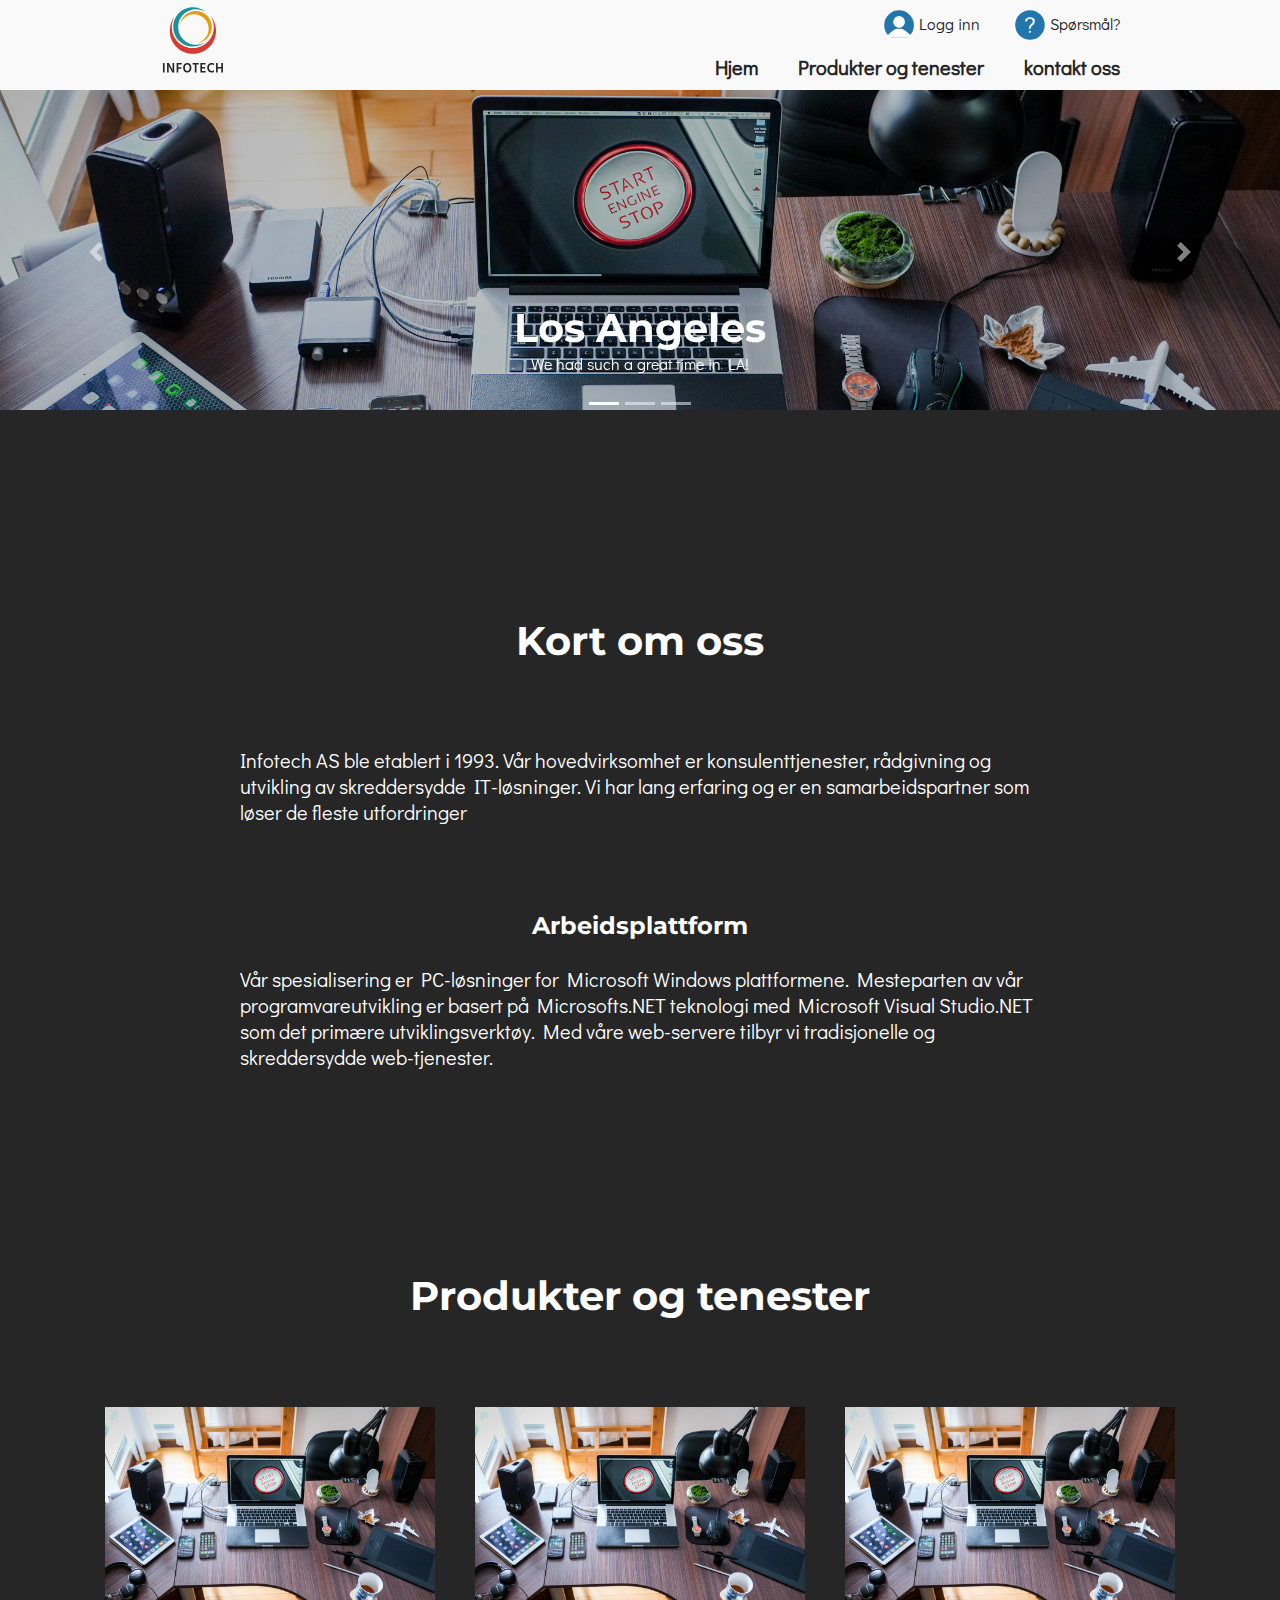
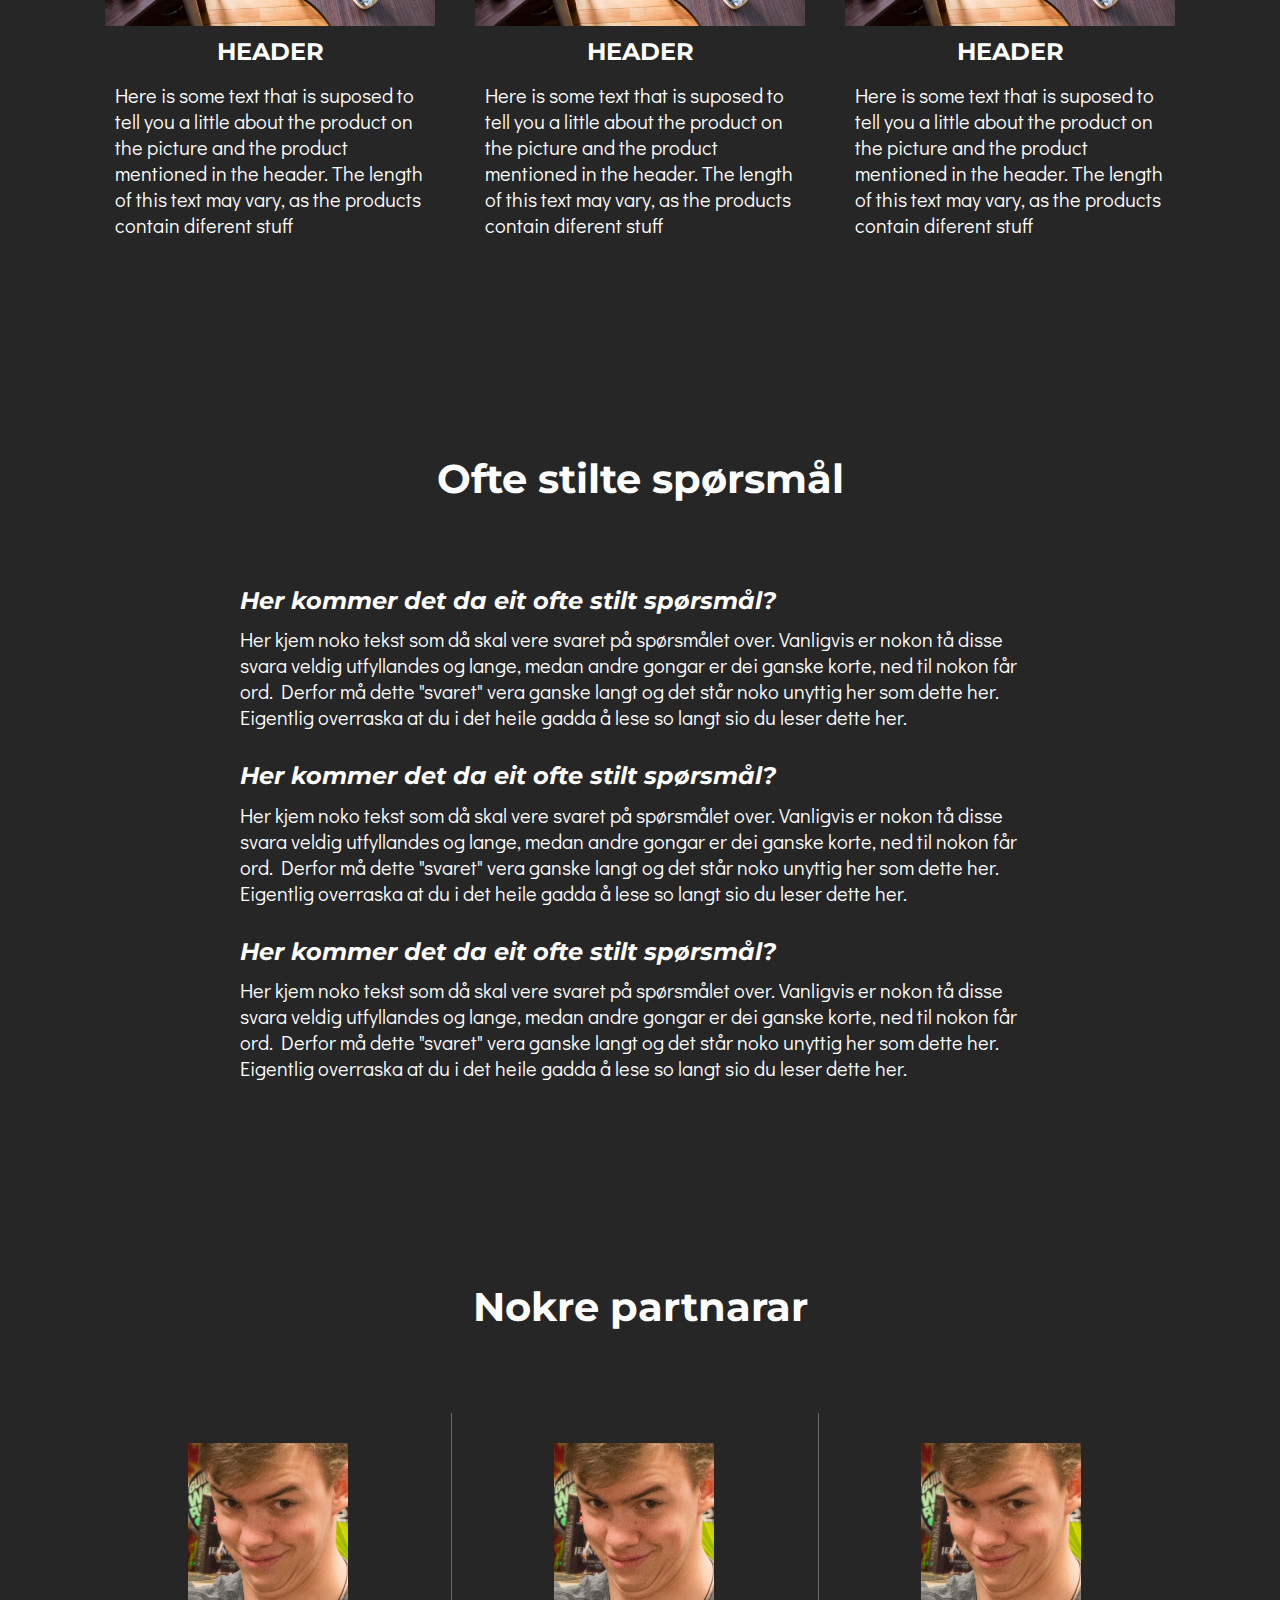
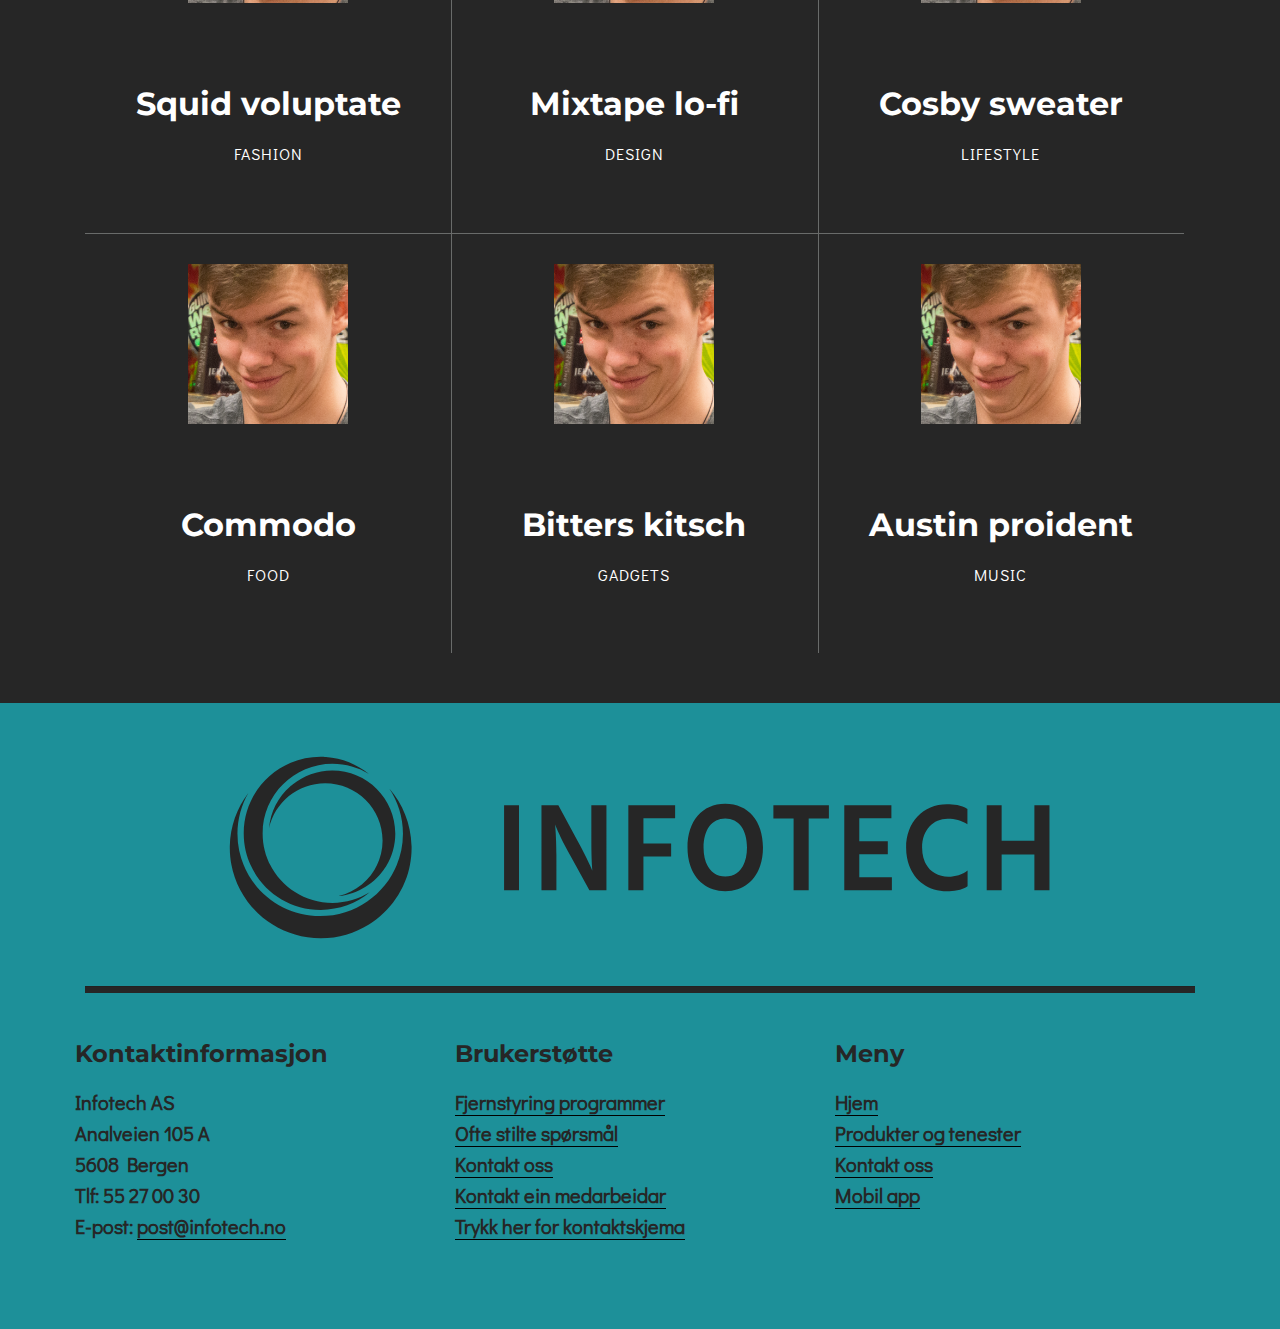
==== FAQ/index.html @ b2f298a7 "06.12.2017, added sub menu, content to multiple pages and much more" ====
<!DOCTYPE html>
    <html lang="no">
        <head>
            <title>Hjem</title>
            <meta charset="utf-8">
            <link rel="stylesheet" href="https://maxcdn.bootstrapcdn.com/bootstrap/4.0.0-beta.2/css/bootstrap.min.css">
            <script src="https://ajax.googleapis.com/ajax/libs/jquery/3.2.1/jquery.min.js"></script>
            <script src="https://cdnjs.cloudflare.com/ajax/libs/popper.js/1.12.6/umd/popper.min.js"></script>
            <script src="https://maxcdn.bootstrapcdn.com/bootstrap/4.0.0-beta.2/js/bootstrap.min.js"></script>
            <link rel="stylesheet" type="text/css" href="../style/stylesheet.css"/>
            <link href="https://fonts.googleapis.com/css?family=Montserrat:700" rel="stylesheet">
            <link href="https://fonts.googleapis.com/css?family=Didact+Gothic" rel="stylesheet">  
            <meta name="viewport" content="width=device-width, initial-scale=1, maximum-scale=1">
        </head>
        <body>
            <section class="navigation">
                <div class="nav-container">
                    <div class="brand">     
                        <a href="../index.html"><img src="../image/graphics/MainLogov2.svg" height="70" style="position:relative; left:-20px;" alt="Infotech logo"></a>
                    </div>
                    <nav>
                        <div class="nav-mobile">
                            <a id="nav-toggle" href="#!"><span></span></a>
                        </div>
                        <ul class="nav-list" >
                            <li>
                                <a href="../index.html"class="liIconBottom">Hjem</a>
                            </li>
                            <li>
                                <a href="../Produkter/index.html" class="liIconBottom">Produkter og tenester</a>
                            </li>
                            <li>
                                <a href="../KontaktOss/index.html"class="liIconBottom">kontakt oss</a>
                            </li>
                        </ul>
                        <ul class="nav-list" >
                            <li class="liIconTop">
                                <a href="../FAQ/index.html"><img src="../image/graphics/questionmarkIcon.svg" height="30" class="iconTop">Spørsmål?</a>
                            </li>
                            <li class="liIconTop">
                                <a href="#.html"><img src="../image/graphics/loginnIcon.svg" height="30" class="iconTop">Logg inn</a>
                            </li>
                        </ul>
                    </nav>
                </div>
            </section>
            <div class="whiteSpace"></div>
            <!-- SLIDESHOW STARTS HERE!! -->
            <div id="slides" class="carousel slide" data-ride="carousel">
            <!-- Indicators -->
                <ul class="carousel-indicators">
                    <li data-target="#slides" data-slide-to="0" class="active"></li>
                    <li data-target="#slides" data-slide-to="1"></li>
                    <li data-target="#slides" data-slide-to="2"></li>
                </ul>
            <!-- The slideshow -->
                <div class="carousel-inner">
                    <div class="carousel-item active">
                        <img src="../image/picture/bannerPictureOne16to4_Black25%25.jpg" alt="Los Angeles">
                        <div class="carousel-caption">
                            <h1>Los Angeles</h1>
                            <p>We had such a great time in LA!</p>
                        </div>
                    </div>
                    <div class="carousel-item">
                        <img src="../image/picture/bannerPictureOne16to4_Black50%25.jpg" alt="Chicago">
                        <div class="carousel-caption">
                            <h1>Los Angeles</h1>
                            <p>We had such a great time in LA!</p>
                        </div>
                    </div>
                    <div class="carousel-item">
                        <img src="../image/picture/bannerPictureOne16to4_Blue50%25.jpg" alt="New York">
                        <div class="carousel-caption">
                            <h1>Los Angeles</h1>
                            <p>We had such a great time in LA!</p>
                        </div>
                    </div>
                </div>
                <!-- Left and right controls -->
                <a class="carousel-control-prev" href="#slides" data-slide="prev">
                    <span class="carousel-control-prev-icon"></span>
                </a>
                <a class="carousel-control-next" href="#slides" data-slide="next">
                    <span class="carousel-control-next-icon"></span>
                </a>
            </div>   
            <!-- SLIDESHOW STOPS HERE!!! --> 
            <div class="container">
                <h2>Kort om oss</h2>
                <p class="about">Infotech AS ble etablert i 1993. Vår hovedvirksomhet er konsulenttjenester, rådgivning og utvikling av skreddersydde IT-løsninger. Vi har lang erfaring og er en samarbeidspartner som løser de fleste utfordringer</p>                
                <h3>Arbeidsplattform</h3>
                <p class="about">Vår spesialisering er PC-løsninger for Microsoft Windows plattformene. Mesteparten av vår programvareutvikling er basert på Microsofts.NET teknologi med Microsoft Visual Studio.NET som det primære utviklingsverktøy. Med våre web-servere tilbyr vi tradisjonelle og skreddersydde web-tjenester.</p>                
                <h2>Produkter og tenester</h2>
                <div class="row rowProdMainPage">
                    <div class="col-xl-4 col-sm-6">
                        <div class="col-sm-12 prodMainPage">
                            <img class="productImgMainPage" src="../image/picture/bannerPictureOne.jpeg">
                            <h3>HEADER</h3>
                            <p class="productPMainPage">Here is some text that is suposed to tell you a little about the product on the picture and the product mentioned in the header. The length of this text may vary, as the products contain diferent stuff</p>
                        </div>
                    </div>
                    <div class="col-xl-4 col-sm-6 ">
                        <div class="col-sm-12 prodMainPage">
                            <img class="productImgMainPage" src="../image/picture/bannerPictureOne.jpeg">
                            <h3>HEADER</h3>
                            <p class="productPMainPage">Here is some text that is suposed to tell you a little about the product on the picture and the product mentioned in the header. The length of this text may vary, as the products contain diferent stuff</p>
                        </div>
                    </div>
                    <div class="col-xl-4 col-sm-6 ">
                        <div class="col-sm-12 prodMainPage">
                            <img class="productImgMainPage" src="../image/picture/bannerPictureOne.jpeg">
                            <h3>HEADER</h3>
                            <p class="productPMainPage">Here is some text that is suposed to tell you a little about the product on the picture and the product mentioned in the header. The length of this text may vary, as the products contain diferent stuff</p>
                        </div>
                    </div>
                </div>
                <h2>Ofte stilte spørsmål</h2>
                <div class="FAQMainPage">
                    <h3 class="FAQh3">Her kommer det da eit ofte stilt spørsmål?</h3>
                    <p class="FAQp">Her kjem noko tekst som då skal vere svaret på spørsmålet over. Vanligvis er nokon tå disse svara veldig utfyllandes og lange, medan andre gongar er dei ganske korte, ned til nokon får ord. Derfor må dette "svaret" vera ganske langt og det står noko unyttig her som dette her. Eigentlig overraska at du i det heile gadda å lese so langt sio du leser dette her.</p>
                </div><div class="FAQMainPage">
                    <h3 class="FAQh3">Her kommer det da eit ofte stilt spørsmål?</h3>
                    <p class="FAQp">Her kjem noko tekst som då skal vere svaret på spørsmålet over. Vanligvis er nokon tå disse svara veldig utfyllandes og lange, medan andre gongar er dei ganske korte, ned til nokon får ord. Derfor må dette "svaret" vera ganske langt og det står noko unyttig her som dette her. Eigentlig overraska at du i det heile gadda å lese so langt sio du leser dette her.</p>
                </div><div class="FAQMainPage">
                    <h3 class="FAQh3">Her kommer det da eit ofte stilt spørsmål?</h3>
                    <p class="FAQp">Her kjem noko tekst som då skal vere svaret på spørsmålet over. Vanligvis er nokon tå disse svara veldig utfyllandes og lange, medan andre gongar er dei ganske korte, ned til nokon får ord. Derfor må dette "svaret" vera ganske langt og det står noko unyttig her som dette her. Eigentlig overraska at du i det heile gadda å lese so langt sio du leser dette her.</p>
                </div>
                <h2 class="partnerMainPageH2">Nokre partnarar</h2>
                <ul class="cbp-ig-grid">
                    <li>
                        <a href="#">
                            <span class="cbp-ig-icon cbp-ig-icon-1-main-page"><div class="div-img-grid"><img class="img-grid" src="../image/picture/ragnar.png"></div></span>
                            <h3 class="cbp-ig-title">Squid voluptate</h3>
                            <span class="cbp-ig-category">Fashion</span>
                        </a>
                    </li>
                    <li>
                        <a href="#">
                            <span class="cbp-ig-icon cbp-ig-icon-2-main-page"><div class="div-img-grid"><img class="img-grid" src="../image/picture/ragnar.png"></div></span>
                            <h3 class="cbp-ig-title">Mixtape lo-fi</h3>
                            <span class="cbp-ig-category">Design</span>
                        </a>
                    </li>
                    <li>
                        <a href="#">
                            <span class="cbp-ig-icon cbp-ig-icon-3-main-page"><div class="div-img-grid"><img class="img-grid" src="../image/picture/ragnar.png"></div></span>
                            <h3 class="cbp-ig-title">Cosby sweater</h3>
                            <span class="cbp-ig-category">Lifestyle</span>
                        </a>
                    </li>
                    <li>
                        <a href="#!">
                            <span class="cbp-ig-icon cbp-ig-icon-4-main-page"><div class="div-img-grid"><img class="img-grid" src="../image/picture/ragnar.png"></div></span>
                            <h3 class="cbp-ig-title">Commodo</h3>
                            <span class="cbp-ig-category">Food</span>
                        </a>
                    </li>
                    <li>
                        <a href="#">
                            <span class="cbp-ig-icon cbp-ig-icon-5-main-page"><div class="div-img-grid"><img class="img-grid" src="../image/picture/ragnar.png"></div></span>
                            <h3 class="cbp-ig-title">Bitters kitsch</h3>
                            <span class="cbp-ig-category">Gadgets</span>
                        </a>
                    </li>
                    <li>
                        <a href="#">
                            <span class="cbp-ig-icon cbp-ig-icon-5-main-page"><div class="div-img-grid"><img class="img-grid" src="../image/picture/ragnar.png"></div></span>
                            <h3 class="cbp-ig-title">Austin proident</h3>
                            <span class="cbp-ig-category">Music</span>
                        </a>
                    </li>
                </ul>
            </div>
            <footer>
                <div class="container">
                    <img class="footerImg" src="../image/graphics/MainLogoHorizontalv2Black.svg">
                    <hr>
                    <div class="row">
                        <div class="col-xl-4 col-sm-6">
                            <!-- <ul class="footerUl">
                                <li class="liFooter"><h4>Kontaktinformasjon</h4></li>
                                <li class="liFooter">Infotech AS</li>
                                <li class="liFooter">Analveien 105 A</li>
                                <li class="liFooter">5608 Bergen</li>
                                <li class="liFooter">Tlf: 55 27 00 30</li>
                                <li class="liFooter">E-post: <a class="footerA" href="#">post@infotech.no</a></li>
                            </ul>
                            <ul class="footerUl">
                                <li class="liFooter"><h4>Brukerstøtte</h4></li>
                                <li class="liFooter"><a class="footerA" href="#">Fjernstyring programmer</a></li>
                                <li class="liFooter"><a class="footerA" href="#">Ofte stilte spørsmål</a></li>
                                <li class="liFooter"><a class="footerA" href="#">Kontakt oss</a></li>
                                <li class="liFooter"><a class="footerA" href="#">Kontakt ein medarbeidar</a></li>
                                <li class="liFooter"><a class="footerA" href="#">Trykk her for kontaktskjema</a></li>
                            </ul>
                            <ul class="footerUl">
                                <li class="liFooter"><h4>Meny</h4></li>
                                <li class="liFooter"><a class="footerA" href="#">Hjem</a></li>
                                <li class="liFooter"><a class="footerA" href="#">Produkter og tenester</a></li>
                                <li class="liFooter"><a class="footerA" href="#">Kontakt oss</a></li>
                            </ul> -->

                            <h4>Kontaktinformasjon</h4>
                            <p class="footerP">Infotech AS</p>
                            <p class="footerP">Analveien 105 A</p>
                            <p class="footerP">5608 Bergen</p>
                            <p class="footerP">Tlf: 55 27 00 30</p>
                            <p class="footerP">E-post: <a class="footerA" href="#">post@infotech.no</a></p>
                        </div>
                        <div class="col-xl-4 col-sm-6">
                            <h4>Brukerstøtte</h4>
                            <p class="footerP"><a class="footerA" href="#">Fjernstyring programmer</a></p>
                            <p class="footerP"><a class="footerA" href="#">Ofte stilte spørsmål</a></p>
                            <p class="footerP"><a class="footerA" href="#">Kontakt oss</a></p>
                            <p class="footerP"><a class="footerA" href="#">Kontakt ein medarbeidar</a></p>
                            <p class="footerP"><a class="footerA" href="#">Trykk her for kontaktskjema</a></p>
                        </div>
                        <div class="col-xl-4 col-sm-6">
                            <h4>Meny</h4>
                            <p class="footerP"><a class="footerA" href="#">Hjem</a></p>
                            <p class="footerP"><a class="footerA" href="#">Produkter og tenester</a></p>
                            <p class="footerP"><a class="footerA" href="#">Kontakt oss</a></p>
<p class="footerP"><a class="footerA" href="#">Mobil app</a></p>
                            <p></p>
                            <p></p>
                        </div>
                    </div>
                </div>
            </footer>
            <!-- <div class="whiteSpace" style="height: 300px;"></div> -->
            <script>
                          (function($) {
                      $(function() {
                        $('nav ul li > a:not(:only-child)').click(function(e) {
                          $(this).siblings('.nav-dropdown').toggle();
                          $('.nav-dropdown').not($(this).siblings()).hide();
                          e.stopPropagation();
                        });
                        $('html').click(function() {
                          $('.nav-dropdown').hide();
                        });
                      });
                      document.querySelector('#nav-toggle').addEventListener('click', function() {
                        this.classList.toggle('active');
                      });
                      $('#nav-toggle').click(function() {
                        $('nav ul').toggle();
                      });
                          })(jQuery); </script>
                          <script>
            </script>
        </body>
</html>
---- style/stylesheet.css ----
html, body, div, span, applet, object, iframe,
h1, h2, h3, h4, h5, h6, p, blockquote, pre,
a, abbr, acronym, address, big, cite, code,
del, dfn, em, img, ins, kbd, q, s, samp,
small, strike, strong, sub, sup, tt, var,
b, u, i, center,
dl, dt, dd, ol, ul, li,
fieldset, form, label, legend,
table, caption, tbody, tfoot, thead, tr, th, td,
article, aside, canvas, details, embed, 
figure, figcaption, footer, header, hgroup, 
menu, nav, output, ruby, section, summary,
time, mark, audio, video {
	margin: 0;
	padding: 0;
	border: 0;
	font-size: 100%;
	font: inherit;
	vertical-align: baseline;
}
/* HTML5 display-role reset for older browsers */
article, aside, details, figcaption, figure, 
footer, header, hgroup, menu, nav, section {
	display: block;
}



body {
	line-height: 1;
}
ol, ul {
	list-style: none;
}
blockquote, q {
	quotes: none;
}
blockquote:before, blockquote:after,
q:before, q:after {
	content: '';
	content: none;
}
table {
	border-collapse: collapse;
	border-spacing: 0;
}
  html {
  box-sizing: border-box;
}


body{
    /** font-family: 'Open Sans', sans-serif; **/
    font-family: 'Didact Gothic', sans-serif;
    background: #262626;
    line-height: 1.3;
}

.col-sm-12 p{
    color:#FFFFFF;
}

.col-xl-4{
    padding: 5px;
}





footer{
    background-color: #1D9099;
    padding-bottom: 80px;
}

.footerImg{
    margin: 50px 12.5% 20px 12.5%;
    width: 75%;
}

footer hr { 
    display: block;
    height: 6px;
    background-color: #262626;
    width: 100%;
    margin-left: 0;
    margin-bottom: 20px;
} 

.productPageDiv{
    padding: 60px 10px;
}

.productPageDivBorderTop{
    
    border-top: 1px solid #696B6A;
}

.productImgMainPage{
    width: 100%;
}

.footerUl{
    display: inline-block;
    width: 33%;
    vertical-align: top;
    margin-bottom: 40px;
}

p.about{
    color:#FFFFFF;
    max-width: 800px;
    margin: 20px auto 80px auto;
    font-size: 20px;
    font-weight: 200;
    
}


#map {
    height: 650px;
    border-bottom: 3px solid #38414e;
}

.footerP{
    
    font-size: 20px;
    margin: 5px 0;
    font-weight: 700;
}

.footerA{
    color: #1a1a1a;
}

.footerA:link{
    color: #262626;
    border-bottom: 1px solid black;
    transition: 0.3s;
}
.footerA:visited{
    color:#262626;
}
.footerA:hover{
    padding-bottom: 1px;
    color:#D53A33;
    text-decoration: none;
    border-bottom: 1px solid #E79C10;
    opacity: 0.9;
}

p.productPMainPage{
    margin: 10px;
    color:#FFFFFF;
    font-size: 20px;
}

p.kontaktOssInformasjonP{
    color:#FFFFFF;
    font-size: 28px;
    width: 80%;
    margin: 20px 10%;
}

h3.kontaktOssInformasjonH3{
    font-size: 32px;
    margin-top: 0;
    padding-top:0;
}

.form-group, .radio{
    color:#FFFFFF;
    width: 80%;
    margin-left:10%;
    font-size: 24px;
}

h1{
    font-family: 'Montserrat', sans-serif;
    font-size: 40px;
    font-weight: bold;
}
h2{
   font-family: 'Montserrat', sans-serif;
    position: relative;
    font-size: 40px;
    font-weight: bold;
    color: #FFFFFF;
    text-align: center;
    margin-top: 200px;
    margin-bottom: 80px;
    max-width: 100%;
    
}

h2.h2KontaktOss{
    margin-top: 80px;
}
h3{
    font-family: 'Montserrat', sans-serif;
    position: relative;
    font-size: 24px;
    font-weight: bold;
    text-align: center;
    display: block;
    padding: 5px;
    color:#FFFFFF;
}

h4{
    font-family: 'Montserrat', sans-serif;
    color: #262626;
    font-size: 24px;
    font-weight: bold;
    margin: 20px 0;
    
}

.left{
    float: left;
}

.right{
    float: right;
}

.iconTop{
    position: relative;
    top:10px;
    left:-5px;
}

.liIconTop{
    float:right;
    position: relative;
    top: -45px;
}
.liIconBottom{
    position: relative;
    top: 45px;
    font-weight: bold;
    font-size: 20px;
}
  /* Make the image fully responsive */
  .carousel-inner img {
      width: 100%;
      height: 100%;
  }
body{
    color: #262626;
}
text-center{
    background-color: #FFF;
}
.navigation {
  height: 90px;
  background: #F9f9f9;
  z-index: 1;
  position: fixed;
  width: 100%;
margin: 0;
}

.brand {
  position: relative;
  padding-left: 40px;
    padding-top: 5px;
  float: left;
  text-transform: uppercase;
  font-size: 1.4em;
    margin: 0;
}
.brand a,
.brand a:visited {
  color: #262626;
  text-decoration: none;
}

.nav-container {
  max-width: 1000px;
  margin: 0 auto;
}

.container{
    width: 100%;
}

.FAQMainPage{
    max-width: 800px;
    margin: 30px auto 10px auto;
}

h3.FAQh3{
    text-align: left;
    padding: 0;
    margin: 20px 0 0 0;
    font-style: italic;
}

p.FAQp{
    font-size: 20px;
    color:#FFFFFF;
    margin: 10px 0 0 0;
}

/* portrait */
.portrait{
    
    max-width: 1200px;
    margin: 0 auto;
    height: 300px;
}

.heigth300{
    height: 300px;
}

.portraitContainer{
}

.h3Portrait{
    font-size: 40px;
}

.textLeft{
    text-align: left;
}

.textRight{
    text-align: right;
}

p.pPortrait{
    font-size: 20px;
    color: #FFFFFF;
    margin: 0 20px;
}

/* product */
.productA:hover{
    text-decoration: none;
}

.productP{
    margin-top: 30px;
    font-size: 20px;
}

.mainPageReferanceA{
    font-family: 'Montserrat', sans-serif;
    font-weight: bold;
    font-size: 30px;
    background-color: #E79C10;
    padding: 10px 40px;
    color: #262626;
    
}

.mainPageReferanceA:hover{
    color:#262626;
    
}

.mainPageReferanceDiv{
    width: 200px;
    margin: 0 auto;
    height: 50px;
}

.referanceMainPageH2{
    font-size: 24px;
    max-width: 70%;
    margin: 50px 15%;
    text-align: center;
}

nav {
  float: right;
}
nav ul {
  list-style: none;
  margin: 0;
  padding: 0;
}
nav ul li {
  float: left;
  position: relative;
}
nav ul li a,
nav ul li a:visited {
  display: block;
  padding: 0 20px;
  line-height: 45px;
  background: transparent;
  color: #262626;
  text-decoration: none;
}
nav ul li a:hover,
nav ul li a:visited:hover {
  background: transparent;
  color: #1a1a1a;
}
nav ul li a:not(:only-child):after,
nav ul li a:visited:not(:only-child):after {
  padding-left: 4px;
  content: ' ▾';
}
nav ul li ul li {
  min-width: 190px;
}
nav ul li ul li a {
  padding: 15px;
  line-height: 20px;
}

.nav-dropdown {
  position: absolute;
  display: none;
  z-index: 1;
  box-shadow: 0 3px 12px rgba(0, 0, 0, 0.15);
}



.nav-dropdown-text {
    padding-top: 15px;
    height: 15px;
}

/* Mobile navigation */
.nav-mobile {
  display: none;
  position: absolute;
  top: 0;
  right: 0;
  background: transparent: ;
  height: 71px;
  width: 71px;
}

/* sub menu */
.sub-menu{
    position: fixed;
    background-color: #262626; 
    width: 100%; 
    top:90px;
    z-index: 1;
}

.sub-menu ul{
    max-width: 1200px;
    margin: 0 auto;
}
.sub-menu ul li{
    text-align: center;
    width: 32.7%;
    display: inline-block;
    padding: 10px 0;
}

.sub-menu ul li a,
.sub-menu ul li a:hover{
    color: #f1f1f1;
    font-family: 'Montserrat', sans-serif;
}


.banner{
    max-width: 100%;
    height: auto;
    margin: 0;
    padding: 0;
}
#cf {
  position:relative;
  height:300px;
  width:300px;
}

#cf img {
  position:absolute;
  left:0;
  -webkit-transition: opacity 0.6s ease-in-out;
  -moz-transition: opacity 0.6s ease-in-out;
  -o-transition: opacity 0.6s ease-in-out;
  transition: opacity 0.6s ease-in-out;
}

#cf img.top:hover {
  opacity:0;
}

.inline{
    display: inline-block;
}

.medabeidarImg{
    width: 100%;
    height: 100%;
    border-radius: 100%;
}

.whiteSpace{ 
    height: 90px;
}


.prodMainPage{
    /** border: solid 0.125px #a1a1a1;
    padding: 0; **/
}

.rowProdMainPage{
    margin: 20px 0 40px 0;
}

/** about team **/

.aboutTeamP{
    color:#FFFFFF;
    margin-top: 35px;
    font-size: 20px;
    max-width: 300px;
}

.aboutTeamH3{
    text-align: left;
}
/**
.aboutTeamOne{
    position:relative;
    left: -120px;
}

.aboutTeamTwo{
    position:relative;
    left: -45px;
}

.aboutTeamThree{
    position:relative;
    left:-27px;
}

.aboutTeamFour{
    position:relative;
    left: -35px;
}

.aboutTeamFive{
    position:relative;
    left: -55px;
}

**/
/* General grid styles */
.cbp-ig-grid {
	list-style: none;
	padding: 0 0 50px 0;
	margin: 0;
}

/* Clear floats */
.cbp-ig-grid:before, 
.cbp-ig-grid:after { 
	content: " "; 
	display: table; 
}

.cbp-ig-grid:after { 
	clear: both; 
}

/* grid item */
.cbp-ig-grid li {
	width: 33%;
	float: left;
	height: 420px;
	text-align: center;
	border-top: 1px solid #696B6A;
}

/* we are using a combination of borders and box shadows to control the grid lines */
.cbp-ig-grid li:nth-child(-n+3){
	border-top: none;
}

.cbp-ig-grid li:nth-child(3n-1),
.cbp-ig-grid li:nth-child(3n-2) {
	box-shadow: 1px 0 0 #696B6A;
}

/* anchor style */
.cbp-ig-grid li > a {
	display: block;
	height: 100%;
	-webkit-transition: background 0.2s;
	-moz-transition: background 0.2s;
	transition: background 0.2s;
}

/* the icon with pseudo class for icon font */
.cbp-ig-icon {
	padding: 30px 0 0 0;
	display: block;
	-webkit-transition: -webkit-transform 0.2s;
	transition: -moz-transform 0.2s;
	transition: transform 0.2s;
}

.cbp-ig-icon:before {
	font-family: 'Montserrat';
	font-size: 14em;
	speak: none;
	font-style: normal;
	font-weight: normal;
	font-variant: normal;
	text-transform: none;
	line-height: 1;
	-webkit-font-smoothing: antialiased;
}

.div-img-grid{
    width: 100%; 
    height: 200px;
}

.img-grid{
    max-width:80%; 
    max-height: 80%;
}

/**
.cbp-ig-icon-1:before {
	content: "\e000";
}

.cbp-ig-icon-2:before {
	content: "\e001";
}

.cbp-ig-icon-3:before {
	content: "\e002";
}

.cbp-ig-icon-4:before {
	content: "\e003";
}

.cbp-ig-icon-5:before {
	content: "\e004";
}

.cbp-ig-icon-6:before {
	content: "\e007";
} **/

/* title element */
.cbp-ig-grid .cbp-ig-title {
	margin: 20px 0 10px 0;
	padding: 20px 0 0 0;
	font-size: 2em;
	position: relative;
	-webkit-transition: -webkit-transform 0.2s;
	-moz-transition: -moz-transform 0.2s;
	transition: transform 0.2s;
}



.cbp-ig-grid .cbp-ig-category {
	text-transform: uppercase;
	display: inline-block;
	font-size: 1em;
	letter-spacing: 1px;
	color: #fff;
	-webkit-transform: translateY(10px);
	-moz-transform: -moz-translateY(10px);
	-ms-transform: -ms-translateY(10px);
	transform: translateY(10px);
	opacity: 1;
	-webkit-transition: -webkit-transform 0.3s, opacity 0.2s;
	-moz-transition: -moz-transform 0.3s, opacity 0.2s;
	-webkit-transition: transform 0.3s, opacity 0.2s;
}

.cbp-ig-grid li:hover .cbp-ig-category,
.touch .cbp-ig-grid li .cbp-ig-category {
	opacity: 1;
	-webkit-transform: translateY(0px);
	-moz-transform: translateY(0px);
	-ms-transform: translateY(0px);
	transform: translateY(0px);
}


/* referansar */

.cbp-ig-grid-referansar {
	list-style: none;
	padding: 0 0 50px 0;
	margin: 0;
}

/* Clear floats */
.cbp-ig-grid-referansar:before, 
.cbp-ig-grid-referansar:after { 
	content: " "; 
	display: table; 
}

.cbp-ig-grid-referansar:after { 
	clear: both; 
}

/* grid item */
.cbp-ig-grid-referansar li {
	width: 33%;
	float: left;
	height: 360px;
	text-align: center;
	border-top: 1px solid #696B6A;
}

/* we are using a combination of borders and box shadows to control the grid lines */
.cbp-ig-grid-referansar li:nth-child(-n+3){
	border-top: none;
}

.cbp-ig-grid-referansar li:nth-child(3n-1),
.cbp-ig-grid-referansar li:nth-child(3n-2) {
	box-shadow: 1px 0 0 #696B6A;
}

/* anchor style */
.cbp-ig-grid-referansar li > a {
	display: block;
	height: 100%;
	-webkit-transition: background 0.2s;
	-moz-transition: background 0.2s;
	transition: background 0.2s;
}

/* the icon with pseudo class for icon font */
.cbp-ig-icon-referansar {
	padding: 30px 0 0 0;
	display: block;
	-webkit-transition: -webkit-transform 0.2s;
	transition: -moz-transform 0.2s;
	transition: transform 0.2s;
}

.cbp-ig-icon-referansar:before {
	font-family: 'Montserrat';
	font-size: 14em;
	speak: none;
	font-style: normal;
	font-weight: normal;
	font-variant: normal;
	text-transform: none;
	line-height: 1;
	-webkit-font-smoothing: antialiased;
}

.div-img-grid-referansar{
    width: 100%; 
    height: 200px;
    padding: auto 0;
}

.img-grid-referansar{
    max-width:80%; 
    max-height: 80%;
    margin-top: 10%;
}

/**
.cbp-ig-icon-1:before {
	content: "\e000";
}

.cbp-ig-icon-2:before {
	content: "\e001";
}

.cbp-ig-icon-3:before {
	content: "\e002";
}

.cbp-ig-icon-4:before {
	content: "\e003";
}

.cbp-ig-icon-5:before {
	content: "\e004";
}

.cbp-ig-icon-6:before {
	content: "\e007";
} **/

/* title element */
.cbp-ig-grid-referansar .cbp-ig-title-referansar {
	margin: 20px 0 10px 0;
	padding: 20px 0 0 0;
	font-size: 1.5em;
	position: relative;
	-webkit-transition: -webkit-transform 0.2s;
	-moz-transition: -moz-transform 0.2s;
	transition: transform 0.2s;
}



.cbp-ig-grid-referansar .cbp-ig-category-referansar {
	text-transform: uppercase;
	display: inline-block;
	font-size: 1em;
	letter-spacing: 1px;
	color: #fff;
	-webkit-transform: translateY(10px);
	-moz-transform: -moz-translateY(10px);
	-ms-transform: -ms-translateY(10px);
	transform: translateY(10px);
	opacity: 1;
	-webkit-transition: -webkit-transform 0.3s, opacity 0.2s;
	-moz-transition: -moz-transform 0.3s, opacity 0.2s;
	-webkit-transition: transform 0.3s, opacity 0.2s;
}

.cbp-ig-grid-referansar li:hover .cbp-ig-category-referansar,
.touch .cbp-ig-grid-referansar li .cbp-ig-category-referansar {
	opacity: 1;
	-webkit-transform: translateY(0px);
	-moz-transform: translateY(0px);
	-ms-transform: translateY(0px);
	transform: translateY(0px);
}

/* Hover styles */ /**

.cbp-ig-grid li > a:hover {
	background-color: transparent;
}

.cbp-ig-grid li > a:hover .cbp-ig-icon {
	-webkit-transform: translateY(10px);
	-moz-transform: translateY(10px);
	-ms-transform: translateY(10px);
	transform: translateY(10px);
}

.cbp-ig-grid li > a:hover .cbp-ig-icon:before,
.cbp-ig-grid li > a:hover .cbp-ig-title {
	color: #fff;
}

.cbp-ig-grid li > a:hover .cbp-ig-title {
	-webkit-transform: translateY(-30px);
	-moz-transform: translateY(-30px);
	-ms-transform: translateY(-30px);
	transform: translateY(-30px);
}

.cbp-ig-grid li > a:hover .cbp-ig-title:before {
	background: #D53A33;
	margin-top: 80px;
} **/
/*main page media querry grid*/

@media screen and (max-width: 62.75em) {
	.cbp-ig-grid li {
		width: 50%;
	}

	/* reset the grid lines */
	.cbp-ig-grid li:nth-child(-n+3){
		border-top: 1px solid #ddd;
	}

	.cbp-ig-grid li:nth-child(3n-1),
	.cbp-ig-grid li:nth-child(3n-2) {
		box-shadow: none;
	}

	.cbp-ig-grid li:nth-child(-n+2){
		border-top: none;
	}

	.cbp-ig-grid li:nth-child(2n-1) {
		box-shadow: 1px 0 0 #ddd;
	}
}

@media screen and (max-width: 41.6em) { 
	.cbp-ig-grid li {
		width: 100%;
	}

	.cbp-ig-grid li:nth-child(-n+2){
		border-top: 1px solid #ddd;
	}

	.cbp-ig-grid li:nth-child(2n-1) {
		box-shadow: none
	}

	.cbp-ig-grid li:first-child {
		border-top: none;
	}
}

@media screen and (max-width: 25em) { 
	.cbp-ig-grid {
		font-size: 80%;
	}

	.cbp-ig-grid .cbp-ig-category {
		margin-top: 20px;
	}
}



 
    /* referansar page media querry */
    
    @media screen and (max-width: 62.75em) {
	.cbp-ig-grid-referansar li {
		width: 50%;
	}

	/* reset the grid lines */
	.cbp-ig-grid-referansar li:nth-child(-n+3){
		border-top: 1px solid #ddd;
	}

	.cbp-ig-grid-referansar li:nth-child(3n-1),
	.cbp-ig-grid-referansar li:nth-child(3n-2) {
		box-shadow: none;
	}

	.cbp-ig-grid-referansar li:nth-child(-n+2){
		border-top: none;
	}

	.cbp-ig-grid-referansar li:nth-child(2n-1) {
		box-shadow: 1px 0 0 #ddd;
	}
}

@media screen and (max-width: 41.6em) { 
	.cbp-ig-grid-referansar li {
		width: 100%;
	}

	.cbp-ig-grid-referansar li:nth-child(-n+2){
		border-top: 1px solid #ddd;
	}

	.cbp-ig-grid-referansar li:nth-child(2n-1) {
		box-shadow: none
	}

	.cbp-ig-grid-referansar li:first-child {
		border-top: none;
	}
}

@media screen and (max-width: 25em) { 
	.cbp-ig-grid-referansar {
		font-size: 80%;
	}

	.cbp-ig-grid-referansar .cbp-ig-category-referansar {
		margin-top: 20px;
	}
}




@media only screen and (max-width: 769px) {
  .nav-mobile {
    display: block;
  }

  nav {
    width: 100%;
    margin-top: -8px;
  }
  nav ul {
    display: none;
  }
  nav ul li {
    float: none;
  }
  nav ul li a {
    padding:10px;
    line-height: 2em;
  }
  nav ul li ul li a {
    padding-left: 50px;
  }
    
  .nav-dropdown {
    position: static;
  }

    .navigation{
        font-size: 4em;
    }  
    
    .nav-dropdown-text {
    padding-top: 30px;
    height: 30px;
}
    
    
    ul li a{
        font-size: 0.5em;
    }
    
    .about{
        
    font-size: 0.5em;
    }
    
    .navigation{
        height: 70px;
    }
    
    .left{
        float: none;
    }

    .right{
        float: none;
    }

.liIconTop{
    float:none;
    position: relative;
    top:0;
}
.liIconBottom{
    position: relative;
    top: 0;
}
    
    .footerUl{
        display: block;
    }
    
    .portrait{
    
    max-width: 100%;
    margin: 0 0;
}
    
    
    nav ul li a,
nav ul li a:visited {
  display: block;
  padding: 0 20px;
  line-height: 45px;
  background: url(/image/graphics/transparentNav.png);
  color: #262626;
  text-decoration: none;
}
nav ul li a:hover,
nav ul li a:visited:hover {
  background: url(/image/graphics/transparentNav.png);
  color: #1a1a1a;
}

    
}

@media screen and (min-width: 769px) {
  .nav-list {
    display: block !important;
  }
    
 
}
#nav-toggle {
  position: absolute;
  left: 0px;
  top: 20px;
  cursor: pointer;
  padding: 20px 35px 26px 0px;
}
#nav-toggle span,
#nav-toggle span:before,
#nav-toggle span:after {
  cursor: pointer;
  border-radius: 1px;
  height: 9px;
  width: 50px;
  background: #2276B2;
  position: absolute;
  display: block;
  content: '';
  transition: all 300ms ease-in-out;
}
#nav-toggle span:before {
  top: -15px;
}
#nav-toggle span:after {
  bottom: -15px;
}
#nav-toggle.active span {
  background-color: transparent;
}
#nav-toggle.active span:before, #nav-toggle.active span:after {
  top: 0;
}
#nav-toggle.active span:before {
  transform: rotate(45deg);
}
#nav-toggle.active span:after {
  transform: rotate(-45deg);
}
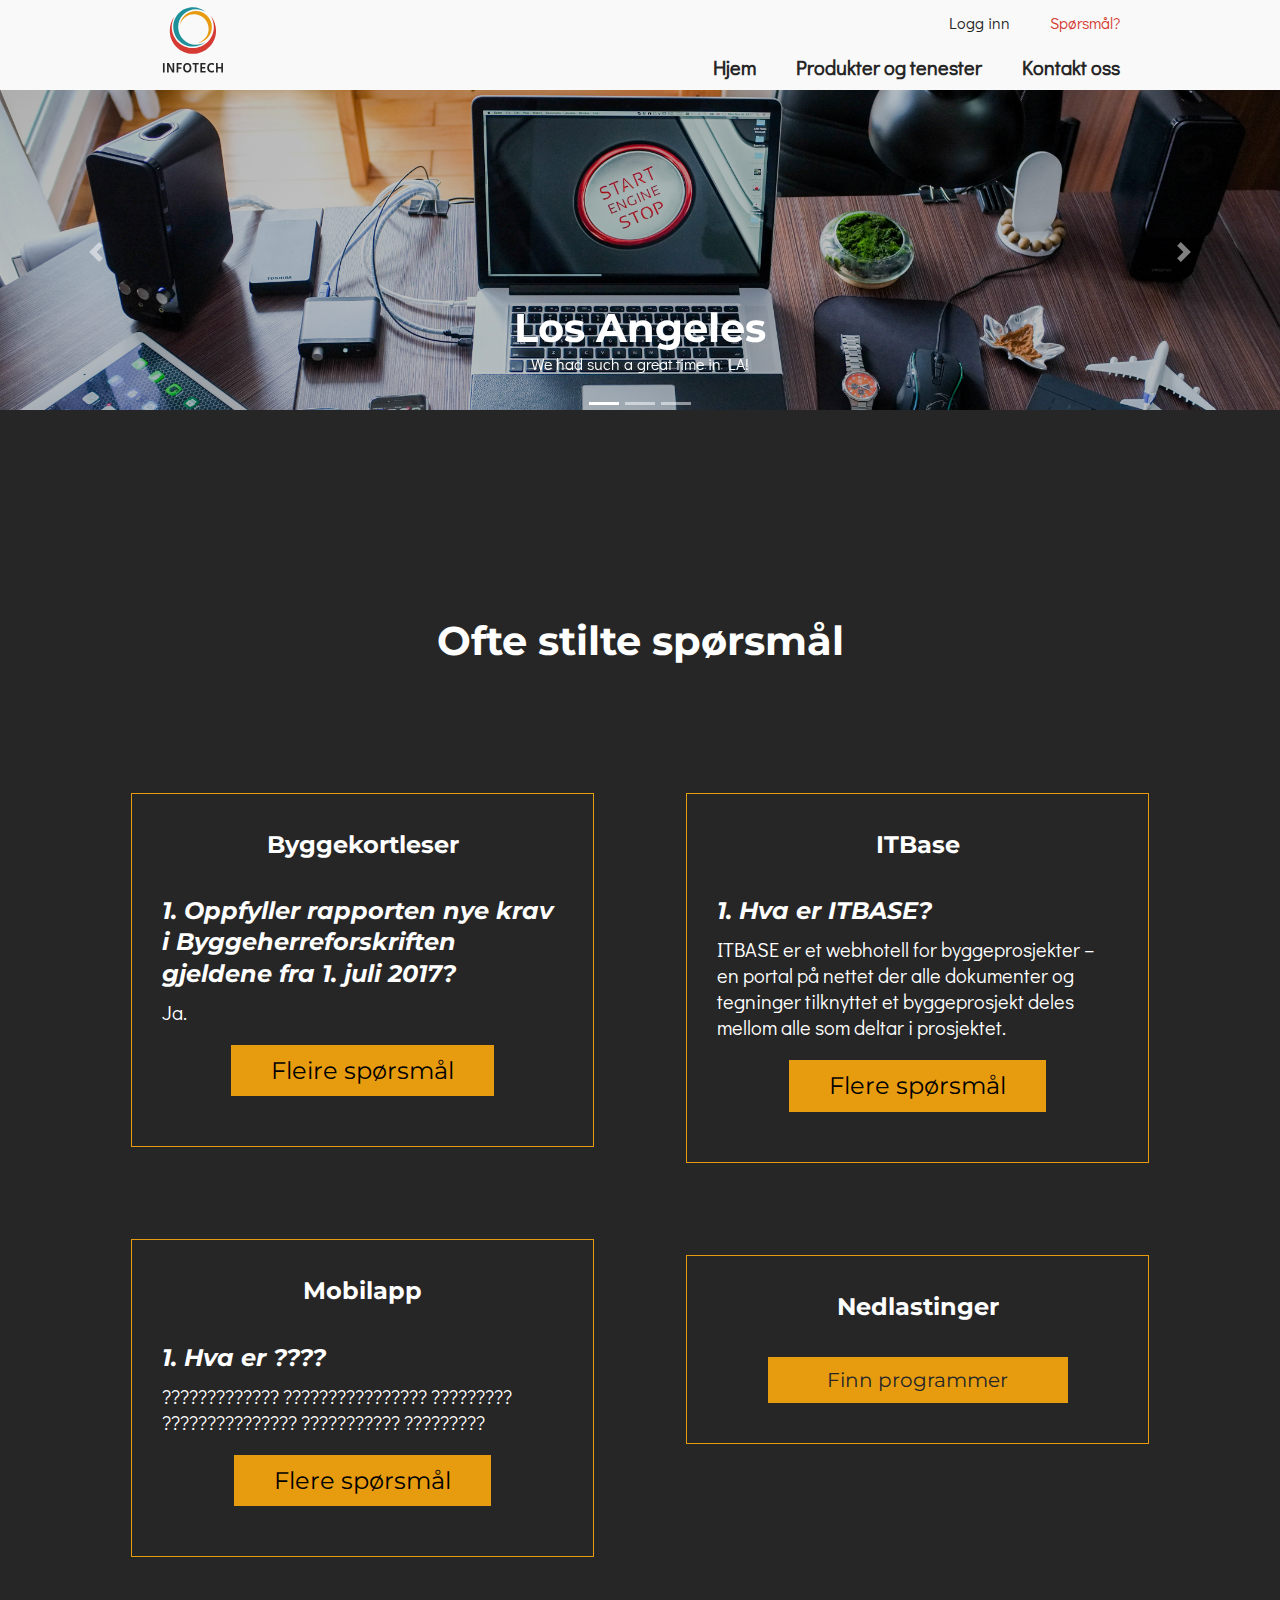
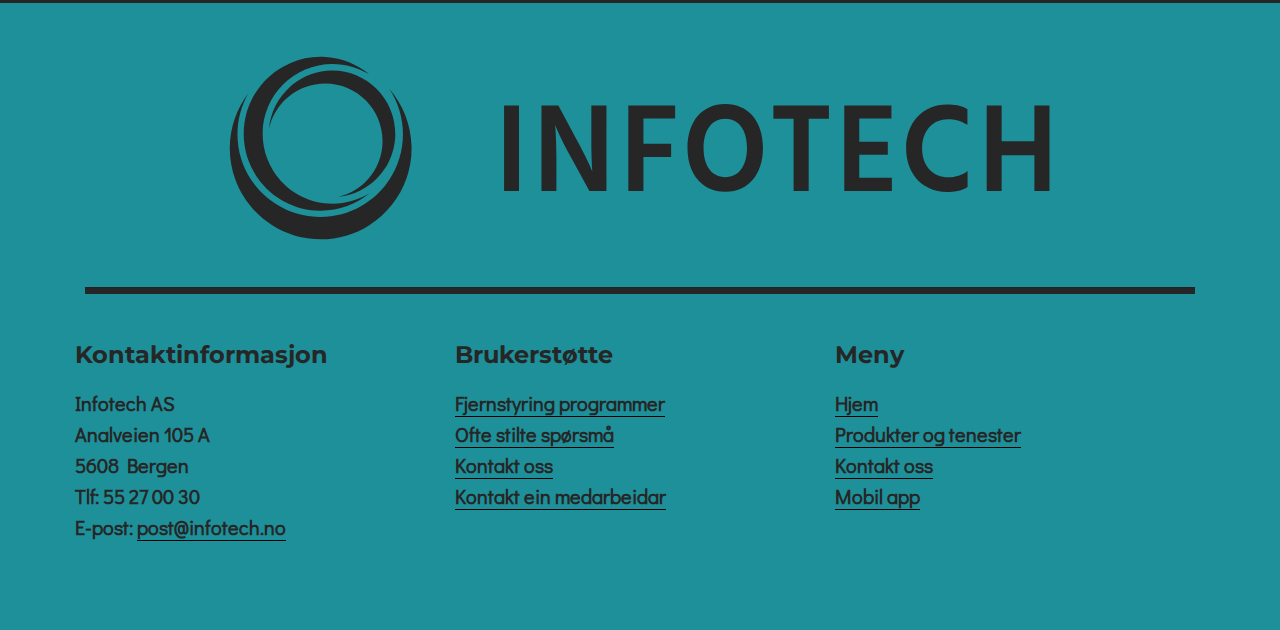
==== commit 1e922fb6: "Minor bug fixes on phone version and great bug fixes on phone" ====
--- a/FAQ/index.html
+++ b/FAQ/index.html
@@ -11,12 +11,21 @@
             <link href="https://fonts.googleapis.com/css?family=Montserrat:700" rel="stylesheet">
             <link href="https://fonts.googleapis.com/css?family=Didact+Gothic" rel="stylesheet">  
             <meta name="viewport" content="width=device-width, initial-scale=1, maximum-scale=1">
+            <!-- Global site tag (gtag.js) - Google Analytics -->
+            <script async src="https://www.googletagmanager.com/gtag/js?id=UA-110902792-1"></script>
+            <script>
+              window.dataLayer = window.dataLayer || [];
+              function gtag(){dataLayer.push(arguments);}
+              gtag('js', new Date());
+
+              gtag('config', 'UA-110902792-1');
+            </script>
         </head>
         <body>
             <section class="navigation">
                 <div class="nav-container">
                     <div class="brand">     
-                        <a href="../index.html"><img src="../image/graphics/MainLogov2.svg" height="70" style="position:relative; left:-20px;" alt="Infotech logo"></a>
+                        <a href="../index.html"><img src="../image/graphics/MainLogov2.svg" class="brandLogo" alt="Infotech logo"></a>
                     </div>
                     <nav>
                         <div class="nav-mobile">
@@ -30,15 +39,15 @@
                                 <a href="../Produkter/index.html" class="liIconBottom">Produkter og tenester</a>
                             </li>
                             <li>
-                                <a href="../KontaktOss/index.html"class="liIconBottom">kontakt oss</a>
+                                <a href="../KontaktOss/index.html"class="liIconBottom">Kontakt oss</a>
                             </li>
                         </ul>
                         <ul class="nav-list" >
+                            <li class="liIconTop ">
+                                <a class="avtiveMenu" href="../FAQ/index.html">Spørsmål?</a>
+                            </li>
                             <li class="liIconTop">
-                                <a href="../FAQ/index.html"><img src="../image/graphics/questionmarkIcon.svg" height="30" class="iconTop">Spørsmål?</a>
-                            </li>
-                            <li class="liIconTop">
-                                <a href="#.html"><img src="../image/graphics/loginnIcon.svg" height="30" class="iconTop">Logg inn</a>
+                                <a href="#.html">Logg inn</a>
                             </li>
                         </ul>
                     </nav>
@@ -86,92 +95,138 @@
                 </a>
             </div>   
             <!-- SLIDESHOW STOPS HERE!!! --> 
-            <div class="container">
-                <h2>Kort om oss</h2>
-                <p class="about">Infotech AS ble etablert i 1993. Vår hovedvirksomhet er konsulenttjenester, rådgivning og utvikling av skreddersydde IT-løsninger. Vi har lang erfaring og er en samarbeidspartner som løser de fleste utfordringer</p>                
-                <h3>Arbeidsplattform</h3>
-                <p class="about">Vår spesialisering er PC-løsninger for Microsoft Windows plattformene. Mesteparten av vår programvareutvikling er basert på Microsofts.NET teknologi med Microsoft Visual Studio.NET som det primære utviklingsverktøy. Med våre web-servere tilbyr vi tradisjonelle og skreddersydde web-tjenester.</p>                
-                <h2>Produkter og tenester</h2>
-                <div class="row rowProdMainPage">
-                    <div class="col-xl-4 col-sm-6">
-                        <div class="col-sm-12 prodMainPage">
-                            <img class="productImgMainPage" src="../image/picture/bannerPictureOne.jpeg">
-                            <h3>HEADER</h3>
-                            <p class="productPMainPage">Here is some text that is suposed to tell you a little about the product on the picture and the product mentioned in the header. The length of this text may vary, as the products contain diferent stuff</p>
-                        </div>
-                    </div>
-                    <div class="col-xl-4 col-sm-6 ">
-                        <div class="col-sm-12 prodMainPage">
-                            <img class="productImgMainPage" src="../image/picture/bannerPictureOne.jpeg">
-                            <h3>HEADER</h3>
-                            <p class="productPMainPage">Here is some text that is suposed to tell you a little about the product on the picture and the product mentioned in the header. The length of this text may vary, as the products contain diferent stuff</p>
-                        </div>
-                    </div>
-                    <div class="col-xl-4 col-sm-6 ">
-                        <div class="col-sm-12 prodMainPage">
-                            <img class="productImgMainPage" src="../image/picture/bannerPictureOne.jpeg">
-                            <h3>HEADER</h3>
-                            <p class="productPMainPage">Here is some text that is suposed to tell you a little about the product on the picture and the product mentioned in the header. The length of this text may vary, as the products contain diferent stuff</p>
-                        </div>
-                    </div>
-                </div>
+            <div class="container FAQContainer">
                 <h2>Ofte stilte spørsmål</h2>
-                <div class="FAQMainPage">
-                    <h3 class="FAQh3">Her kommer det da eit ofte stilt spørsmål?</h3>
-                    <p class="FAQp">Her kjem noko tekst som då skal vere svaret på spørsmålet over. Vanligvis er nokon tå disse svara veldig utfyllandes og lange, medan andre gongar er dei ganske korte, ned til nokon får ord. Derfor må dette "svaret" vera ganske langt og det står noko unyttig her som dette her. Eigentlig overraska at du i det heile gadda å lese so langt sio du leser dette her.</p>
-                </div><div class="FAQMainPage">
-                    <h3 class="FAQh3">Her kommer det da eit ofte stilt spørsmål?</h3>
-                    <p class="FAQp">Her kjem noko tekst som då skal vere svaret på spørsmålet over. Vanligvis er nokon tå disse svara veldig utfyllandes og lange, medan andre gongar er dei ganske korte, ned til nokon får ord. Derfor må dette "svaret" vera ganske langt og det står noko unyttig her som dette her. Eigentlig overraska at du i det heile gadda å lese so langt sio du leser dette her.</p>
-                </div><div class="FAQMainPage">
-                    <h3 class="FAQh3">Her kommer det da eit ofte stilt spørsmål?</h3>
-                    <p class="FAQp">Her kjem noko tekst som då skal vere svaret på spørsmålet over. Vanligvis er nokon tå disse svara veldig utfyllandes og lange, medan andre gongar er dei ganske korte, ned til nokon får ord. Derfor må dette "svaret" vera ganske langt og det står noko unyttig her som dette her. Eigentlig overraska at du i det heile gadda å lese so langt sio du leser dette her.</p>
-                </div>
-                <h2 class="partnerMainPageH2">Nokre partnarar</h2>
-                <ul class="cbp-ig-grid">
-                    <li>
-                        <a href="#">
-                            <span class="cbp-ig-icon cbp-ig-icon-1-main-page"><div class="div-img-grid"><img class="img-grid" src="../image/picture/ragnar.png"></div></span>
-                            <h3 class="cbp-ig-title">Squid voluptate</h3>
-                            <span class="cbp-ig-category">Fashion</span>
-                        </a>
-                    </li>
-                    <li>
-                        <a href="#">
-                            <span class="cbp-ig-icon cbp-ig-icon-2-main-page"><div class="div-img-grid"><img class="img-grid" src="../image/picture/ragnar.png"></div></span>
-                            <h3 class="cbp-ig-title">Mixtape lo-fi</h3>
-                            <span class="cbp-ig-category">Design</span>
-                        </a>
-                    </li>
-                    <li>
-                        <a href="#">
-                            <span class="cbp-ig-icon cbp-ig-icon-3-main-page"><div class="div-img-grid"><img class="img-grid" src="../image/picture/ragnar.png"></div></span>
-                            <h3 class="cbp-ig-title">Cosby sweater</h3>
-                            <span class="cbp-ig-category">Lifestyle</span>
-                        </a>
-                    </li>
-                    <li>
-                        <a href="#!">
-                            <span class="cbp-ig-icon cbp-ig-icon-4-main-page"><div class="div-img-grid"><img class="img-grid" src="../image/picture/ragnar.png"></div></span>
-                            <h3 class="cbp-ig-title">Commodo</h3>
-                            <span class="cbp-ig-category">Food</span>
-                        </a>
-                    </li>
-                    <li>
-                        <a href="#">
-                            <span class="cbp-ig-icon cbp-ig-icon-5-main-page"><div class="div-img-grid"><img class="img-grid" src="../image/picture/ragnar.png"></div></span>
-                            <h3 class="cbp-ig-title">Bitters kitsch</h3>
-                            <span class="cbp-ig-category">Gadgets</span>
-                        </a>
-                    </li>
-                    <li>
-                        <a href="#">
-                            <span class="cbp-ig-icon cbp-ig-icon-5-main-page"><div class="div-img-grid"><img class="img-grid" src="../image/picture/ragnar.png"></div></span>
-                            <h3 class="cbp-ig-title">Austin proident</h3>
-                            <span class="cbp-ig-category">Music</span>
-                        </a>
-                    </li>
-                </ul>
-            </div>
+                   
+                    <div class="col-xl-5 FAQContent right">
+                        <h3>ITBase</h3>
+                    <div class="FAQProductPage">
+                        <h3 class="FAQh3">1. Hva er ITBASE?</h3>
+                        <p class="FAQp">ITBASE er et webhotell for byggeprosjekter – en portal på nettet der alle dokumenter og tegninger tilknyttet et byggeprosjekt deles mellom alle som deltar i prosjektet.</p>
+                    </div>
+                    <button type="button" class="productPageShowMoreButton" data-toggle="collapse" data-target="#FAQItbase">Flere spørsmål</button>
+                    <div id="FAQItbase" class="collapse">
+                        <div class="FAQProductPage">
+                            <h3 class="FAQh3">2. Hvorfor er det lønnsomt å bruke et webhotell<span class="spanSpace"></span>/prosjektweb?</h3>
+                            <ul>
+                                <li>Slipper kostnadene med å administrere et tegnings- og dokumentarkiv.</li>
+                                <li>Unngår feil som skyldes bruk av gamle tegninger: Siste versjon er alltid tilgjengelig på webhotellet.</li>
+                                <li>Dramatisk reduksjon av utskriftskostnader siden en stor del av tegningene kan skrives ut på byggeplass ved behov.</li>
+                                <li>Eliminerer utskrift av tegninger i forbindelse med anbud: Tegningene kan lastes ned fra webhotell.</li>
+                                <li>Sparer tid: Endringer er tilgjengelig for alle aktører umiddelbart.</li>
+                                <li>For et byggeprosjekt på 50 millioner kr som varer 1 år kan besparelsene være på flere hundre tusen kroner. Jo større prosjekt, jo større besparelser.</li>
+                            </ul>
+                        </div>
+                        <div class="FAQProductPage">
+                            <h3 class="FAQh3">3. Hvorfor er ITBASE bedre enn andre webhotell? </h3>
+                            <p class="FAQp">Byggekortadministrator kan selv velge innstillingene av arbeidstimer fra passeringsdataene. Avrunding av tiden registrert inn/ut kan registreres mot:</p>
+                            <ul>
+                                <li>ITBASE er enkelt å bruke, og du trenger ingen forkunnskaper.</li>
+                                <li>Alle kundene er fornøyde. De som har brukt andre systemer foretrekker ITBASE.</li>
+                                <li>ITBASE er skreddersydd for byggeprosjekter og har ingen overflødige funksjoner.</li>
+                                <li>Man trenger ikke lære seg nye måter å tenke på. Alle som har brukt en datamaskin før klarer å bruke ITBASE uten opplæring.</li>
+                                <li>Det er svært enkelt å administrere tilgangskontroll, også på tvers av prosjekter.</li>
+                                <li>ITBASE er under kontinuerlig utvikling og blir stadig bedre. For tiden er det fokus på nettbrett og mobile enheter.</li>
+                                <li>Nyttige tilleggsmoduler kan tas i bruk uten ekstra kostnader. </li>
+                                <li>Kostnadene er forutsigbare, samme pris pr måned gjennom hele prosjektperioden – uavhengig av antall brukere og datamengde.g</li>
+                                <li>Totalprisen blir nesten alltid lavere.</li>
+                            </ul>
+                        </div>
+                    </div>
+                </div>
+                    <div class="col-xl-5 FAQContent left">
+                        <h3>Byggekortleser</h3>
+                         <div class="FAQProductPage">
+                    <h3 class="FAQh3">1. Oppfyller rapporten nye krav i Byggeherre<span class="binnestrek"></span>forskriften gjeldene fra 1. juli 2017?</h3>
+                    <p class="FAQp">Ja. </p>
+                </div>
+                <button type="button" class="productPageShowMoreButton" data-toggle="collapse" data-target="#FAQBygge">Fleire spørsmål</button>
+                <div id="FAQBygge" class="collapse">
+                <div class="FAQProductPage">
+                    <h3 class="FAQh3">2. Er det tillatt å benytte denne informasjonen som kontroll på timeføring mht. personvern?  </h3>
+                    <p class="FAQp">Bruk av informasjon fra Byggekortleseren som kontroll på timeføring vil være sammenlignbart med bruk av stemplingsur. Det vil være greit å benytte systemet til dette, men de ansatte/tillitsvalgte bør informeres om dette før systemet tas i bruk til slike formål.</p>
+                </div>
+                    <div class="FAQProductPage">
+                        <h3 class="FAQh3">3. Må Byggekortleseren monteres innendørs?</h3>
+                        <p class="FAQp">Leseren kan monteres både innendørs og utendørs. Man plasserer den der det anses som mest hensiktsmessig for formålet.  </p>
+                    </div>
+                    <div class="FAQProductPage">
+                        <h3 class="FAQh3">4. Er det mulig å kjøpe Byggekortlesere?</h3>
+                        <p class="FAQp">Nei, vi leier kun ut Byggekortlesere. For å gjøre installasjon og bruk av systemet så enkelt og rimelig som mulig for brukerne blir nettsidene og rapportene generert på servere hos oss. Dersom man skulle kjøpt egne Byggekortlesere, måtte man også hatt egne servere og tilhørende systemer, noe som ville gjort kostnadene mye høyere og ført til mye ekstraarbeid.</p>
+                    </div>
+                    <div class="FAQProductPage">
+                        <h3 class="FAQh3">5. Må man registrere ansattes HMS-kort i systemet før de kan bruke Byggekortleseren?</h3>
+                        <p class="FAQp">Nei, det er ikke nødvendig å forhåndsregistrere kort som benyttes i systemet. Alle HMS-kort som er levert etter 28.10.2011 (og også de fleste kort som er levert før dette) har RFID med standard bransjekoding der navn og annen informasjon om den ansatte ligger registrert elektronisk på kortet. Når man holder et slikt kort over Byggekortleseren for første gang blir denne informasjonen lest og lagt inn i systemet slik at rapportene automatisk viser riktig navn. Dersom byggekortet ikke har RFID og bransjekoding er det ikke mulig å få ut denne informasjonen automatisk. Rapportene vil da bruke kortnummeret som navn på den ansatte inntil administrator legger inn navn og annen informasjon via nettsidene.</p>
+                    </div>
+                    <div class="FAQProductPage">
+                        <h3 class="FAQh3">6. Finnes det rabattordning ved leie av flere byggekortlesere?</h3>
+                        <p class="FAQp">Ja, vi blir alltid enig om pris begge parter er fornøyd med. Ta kontakt! </p>
+                    </div>
+                    <div class="FAQProductPage">
+                        <h3 class="FAQh3">7. Hva er leveringstiden på utstyret?</h3>
+                        <p class="FAQp">Leveringstiden kan variere. Stort sett leverer vi innen et par dager. Vi garanterer levering innen en uke.</p>
+                    </div>
+                    <div class="FAQProductPage">
+                        <h3 class="FAQh3">8. Hvor lang historikk har man på lagret informasjon?</h3>
+                        <p class="FAQp">Informasjonen vil være tilgjengelig så lenge kunden selv ønsker.</p>
+                    </div>
+                    <div class="FAQProductPage">
+                        <h3 class="FAQh3">9. Er det mulig for en person å registrere seg inn på flere Byggekortlesere på ulike prosjekter i løpet av samme dag?</h3>
+                        <p class="FAQp">Dette er ikke noe problem. Hver Byggekortleser registrerer passeringer på sitt prosjekt, uavhengig av andre prosjekter (men det er likevel slik at man ikke trenger å legge inn informasjon om en ansatt mer enn en gang selv om han eller hun jobber på flere ulike prosjekter). </p>
+                    </div>
+                    <div class="FAQProductPage">
+                        <h3 class="FAQh3">10. Kan en bruker ha tilgang til bemanningslisten uten å ha tilgang til historikk og timelister?</h3>
+                        <p class="FAQp">Ja, dette er nyttig hvis f.eks. byggherre vil ha oversikt over personer på byggeplassen uten å ha tilgang til historikk og timelister.</p>
+                    </div>
+                    <div class="FAQProductPage">
+                        <h3 class="FAQh3">11. Kan brukere få tilgang til bemanningsliste som kun viser personer i et gitt firma?</h3>
+                        <p class="FAQp">Ja, denne brukeren vil også ha tilgang til historikk og timelister for angitt firma.</p>
+                    </div>
+                    <div class="FAQProductPage">
+                        <h3 class="FAQh3">12. Runder Byggekortleseren arbeidstimene opp mot hele timer?</h3>
+                        <p class="FAQp">Byggekortadministrator kan selv velge innstillingene av arbeidstimer fra passeringsdataene. Avrunding av tiden registrert inn/ut kan registreres mot:</p>
+                        <ul>
+                            <li>ingen</li>
+                            <li>nærmeste kvarter</li>
+                            <li>nærmeste halvtime</li>
+                            <li>til nærmeste kvarter etter</li>
+                            <li>til nærmeste halvtime etter</li>
+                            <li>til nærmeste kvarter før og</li>
+                            <li>til nærmeste halvtime før.</li>
+                        </ul>
+                    </div>
+                </div>
+                    </div>
+                    <div class="col-xl-5 FAQContent left">
+                        <h3>Mobilapp</h3>
+                        <div class="FAQProductPage">
+                            <h3 class="FAQh3">1. Hva er ????</h3>
+                            <p class="FAQp">????????????? ???????????????? ????????? ??????????????? ??????????? ?????????</p>
+                        </div>
+                        <button type="button" class="productPageShowMoreButton" data-toggle="collapse" data-target="#FAQMobile">Flere spørsmål</button>
+                        <div id="FAQMobile" class="collapse">
+                            <div class="FAQProductPage">
+                                <h3 class="FAQh3">????????????</h3>
+                                <ul>
+                                    <li>??????????????????</li>
+                                    <li>??????????????????</li>
+                                    <li>??????????????????</li>
+                                    <li>??????????????????</li>
+                                    <li>??????????????????</li>
+                                    <li>??????????????????</li>
+                                </ul>
+                            </div>
+                        </div>
+                    </div>
+                    <div class="col-xl-5 FAQContent right">
+                        <h3>Nedlastinger</h3>
+                        <div class="FAQProductPage">
+                            <div class="FAQPageButton">
+                                <a class="FAQPageButtonA" href="../Produkter/programmer.html">Finn programmer</a>
+                            </div>
+                        </div>
+                    </div>
+                </div>
             <footer>
                 <div class="container">
                     <img class="footerImg" src="../image/graphics/MainLogoHorizontalv2Black.svg">
@@ -184,7 +239,7 @@
                                 <li class="liFooter">Analveien 105 A</li>
                                 <li class="liFooter">5608 Bergen</li>
                                 <li class="liFooter">Tlf: 55 27 00 30</li>
-                                <li class="liFooter">E-post: <a class="footerA" href="#">post@infotech.no</a></li>
+                                <li class="liFooter">E-post: <a class="footerA" href="mailto:post@infotech.no?Subject=Questiion%20to%20Infotech" target="_top">post@infotech.no</a></li>
                             </ul>
                             <ul class="footerUl">
                                 <li class="liFooter"><h4>Brukerstøtte</h4></li>
@@ -206,22 +261,21 @@
                             <p class="footerP">Analveien 105 A</p>
                             <p class="footerP">5608 Bergen</p>
                             <p class="footerP">Tlf: 55 27 00 30</p>
-                            <p class="footerP">E-post: <a class="footerA" href="#">post@infotech.no</a></p>
+                            <p class="footerP">E-post: <a class="footerA" href="mailto:someone@example.com?Subject=Hello%20agai" target="_top">post@infotech.no</a></p>
                         </div>
                         <div class="col-xl-4 col-sm-6">
                             <h4>Brukerstøtte</h4>
-                            <p class="footerP"><a class="footerA" href="#">Fjernstyring programmer</a></p>
-                            <p class="footerP"><a class="footerA" href="#">Ofte stilte spørsmål</a></p>
-                            <p class="footerP"><a class="footerA" href="#">Kontakt oss</a></p>
-                            <p class="footerP"><a class="footerA" href="#">Kontakt ein medarbeidar</a></p>
-                            <p class="footerP"><a class="footerA" href="#">Trykk her for kontaktskjema</a></p>
+                            <p class="footerP"><a class="footerA" href="../Produkter/programmer.html">Fjernstyring programmer</a></p>
+                            <p class="footerP"><a class="footerA" href="../FAQ/index.html">Ofte stilte spørsmå</a></p>
+                            <p class="footerP"><a class="footerA" href="../KontaktOss/index.html">Kontakt oss</a></p>
+                            <p class="footerP"><a class="footerA" href="../KontaktOss/index.html#medarbeidere">Kontakt ein medarbeidar</a></p>
                         </div>
                         <div class="col-xl-4 col-sm-6">
                             <h4>Meny</h4>
-                            <p class="footerP"><a class="footerA" href="#">Hjem</a></p>
-                            <p class="footerP"><a class="footerA" href="#">Produkter og tenester</a></p>
-                            <p class="footerP"><a class="footerA" href="#">Kontakt oss</a></p>
-<p class="footerP"><a class="footerA" href="#">Mobil app</a></p>
+                            <p class="footerP"><a class="footerA" href="../index.html">Hjem</a></p>
+                            <p class="footerP"><a class="footerA" href="../Produkter/index.html">Produkter og tenester</a></p>
+                            <p class="footerP"><a class="footerA" href="../KontaktOss/index.html">Kontakt oss</a></p>
+                            <p class="footerP"><a class="footerA" href="../Produkter/mobil.html">Mobil app</a></p>
                             <p></p>
                             <p></p>
                         </div>
--- a/style/stylesheet.css
+++ b/style/stylesheet.css
@@ -56,6 +56,7 @@
     line-height: 1.3;
 }
 
+
 .col-sm-12 p{
     color:#FFFFFF;
 }
@@ -87,17 +88,135 @@
     margin-bottom: 20px;
 } 
 
+img.brandLogo{
+    height: 70px;
+    position: relative;
+    left: -20px;
+}
+
+.FAQContainer{
+    overflow: auto;
+}
+
+.FAQProductPage {
+    
+    max-width: 800px;
+    margin: 30px auto 10px auto
+}
+
+.FAQProductPage li {
+    color: #FFFFFF;
+    font-size: 20px;
+    margin-left: 40px;
+    margin-top: 10px;
+}
+
+/* FAQ */
+.FAQContent{
+    margin: 4.166666666666%;
+    border: 1px solid #E79C10;
+    padding: 30px;
+}
+
+
+.FAQPageButton{    
+    font-family: 'Montserrat', sans-serif;
+    background-color: #E79C10;
+    border: 0;
+    font-size: 20px;
+    padding: 10px 40px;
+    margin: 0 auto;
+    display: block;
+    width: 300px;
+    text-align: center;
+}
+
+.FAQPageButtonA{    
+    color:#262626;
+}
+
+
+.FAQPageButtonA:hover{    
+    color:#262626;
+}
+
+.collapse{
+    transition: 1s;
+    margin-top: 20px;
+    margin-bottom: 20px;
+    border-top: 3px solid #E79C10;
+    border-bottom: 3px solid #E79C10;
+    padding: 40px 0;
+}
+
+
 .productPageDiv{
     padding: 60px 10px;
 }
 
+.productPageImg{
+    width: 50%;
+    margin: 10px auto;
+    display: block;
+}
+
 .productPageDivBorderTop{
-    
     border-top: 1px solid #696B6A;
 }
+
 
 .productImgMainPage{
     width: 100%;
+}
+
+.mobileToturialH3{
+    margin: 60px 0 20px 0;
+}
+
+.downloadAppDiv{
+    margin: 0 auto;
+    max-width: 800px;
+    overflow: auto;
+}
+
+.downloadApp{
+    width: 33%;
+    float: left;
+    height: 100%;
+    display: inline-block;
+    vertical-align: middle;
+    
+}
+
+.width800{
+    width: 50%;
+    padding: 10px auto 100px auto;
+}
+.productPageUndertitle{
+    color:#FFFFFF;
+    text-align: center;
+    font-size: 24px;
+    margin-bottom: 20px;
+    margin-top: 0;
+}
+
+.infotechLogin{
+    display: block;
+    margin: 0 auto;
+}
+
+p.productPageP{
+    color:#FFFFFF;
+    max-width: 800px;
+    margin: 20px auto 60px auto;
+    font-size: 20px;
+    font-weight: 200;
+    
+}
+
+.productPageH3{
+    margin: 80px 0 0 20px;
+    color:#E79C10;
 }
 
 .footerUl{
@@ -107,6 +226,14 @@
     margin-bottom: 40px;
 }
 
+.btn{
+    font-family: 'Didact Gothic', sans-serif;
+    margin: 40px auto;
+    display: block;
+    width: 200px;
+}
+
+
 p.about{
     color:#FFFFFF;
     max-width: 800px;
@@ -114,6 +241,13 @@
     font-size: 20px;
     font-weight: 200;
     
+}
+
+p.headerAbout{
+    font-size: 24px;
+    max-width: 1200px;
+    margin-bottom: 80px;
+    text-align: center;
 }
 
 
@@ -162,18 +296,27 @@
     margin: 20px 10%;
 }
 
+a h3:hover{
+    border: 0;
+    text-decoration: underline #D53A33;
+}
+
 h3.kontaktOssInformasjonH3{
     font-size: 32px;
     margin-top: 0;
     padding-top:0;
 }
 
+
+
+
 .form-group, .radio{
     color:#FFFFFF;
-    width: 80%;
+    max-width: 1200px;
     margin-left:10%;
-    font-size: 24px;
-}
+    font-size: 20px;
+}
+
 
 h1{
     font-family: 'Montserrat', sans-serif;
@@ -195,6 +338,7 @@
 
 h2.h2KontaktOss{
     margin-top: 80px;
+    position: relative;
 }
 h3{
     font-family: 'Montserrat', sans-serif;
@@ -240,22 +384,27 @@
     top: 45px;
     font-weight: bold;
     font-size: 20px;
+    text-align: center;
 }
   /* Make the image fully responsive */
   .carousel-inner img {
       width: 100%;
       height: 100%;
   }
+
+    .carousel-indicators {
+        z-index: 1;
+  }
 body{
     color: #262626;
 }
 text-center{
-    background-color: #FFF;
+    background-color: #FFFFFF;
 }
 .navigation {
   height: 90px;
   background: #F9f9f9;
-  z-index: 1;
+  z-index: 2;
   position: fixed;
   width: 100%;
 margin: 0;
@@ -286,7 +435,6 @@
 }
 
 .FAQMainPage{
-    max-width: 800px;
     margin: 30px auto 10px auto;
 }
 
@@ -336,6 +484,10 @@
     margin: 0 20px;
 }
 
+.portraitText{
+    width: 66%;
+}
+
 /* product */
 .productA:hover{
     text-decoration: none;
@@ -344,15 +496,130 @@
 .productP{
     margin-top: 30px;
     font-size: 20px;
-}
-
-.mainPageReferanceA{
-    font-family: 'Montserrat', sans-serif;
+    
+}
+
+
+.productPageInniButtonP{
+    color:#FFFFFF;
+    max-width: 800px;
+    margin: 10px auto 10px auto;
+    font-size: 20px;
+    font-weight: 200;
+}
+
+a.productPageReadMoreA:link,
+a.productPageReadMoreA:hover,
+a.productPageReadMoreA:active,
+a.productPageReadMoreA{
+    text-align: center;
     font-weight: bold;
     font-size: 30px;
     background-color: #E79C10;
     padding: 10px 40px;
     color: #262626;
+}
+
+
+a.productPageReadMoreA:hover{
+    text-decoration: underline;
+}
+
+.productPageTable{
+    max-width: 800px;
+    margin: 0 auto;
+}
+
+.productPageTable tr td{
+    font-size: 20px;
+    padding: 10px 0;
+    border-bottom: 1px solid #a1a1a1;
+    text-align: center;
+}
+
+.productPageTable tr td.productPageTdLeft{
+    text-align: left;
+    padding-left: 30px;
+    width: 60%;
+    color:#FFFFFF;
+}
+
+.productPageTable tr td.productPageTdRight{
+    text-align: center;
+    max-width: 40%;
+    color:#FFFFFF;
+}
+
+
+.productPageUl li{
+    color: #FFFFFF;
+    font-size: 20px;
+    margin: 20px 30px;
+}
+
+.productPageUl{
+    max-width: 800px;
+    margin: 20px auto;
+    
+}
+
+.productPageShowMoreButton{    
+    font-family: 'Montserrat', sans-serif;
+    background-color: #E79C10;
+    border: 0;
+    font-size: 24px;
+    padding: 10px 40px;
+    margin: 0 auto;
+    display: block;
+    margin-top: 20px;
+    margin-bottom: 20px;
+}
+
+.productPageButton{    
+    font-family: 'Montserrat', sans-serif;
+    background-color: #E79C10;
+    border: 0;
+    font-size: 20px;
+    padding: 10px 40px;
+    margin: 0 auto;
+    display: block;
+    width: 200px;
+}
+
+.productPageButtonA{    
+    color:#262626;
+}
+
+
+.productPageButtonA:hover{    
+    color:#262626;
+}
+
+.productPageReaMoreDiv{
+    max-width: 300px;
+    margin: 80px auto 0 auto;
+    height: 50px;
+}
+
+.productPageA{
+    color: #E79C10;
+}
+
+
+.productPageA:hover{
+    color: #E79C10;
+}
+
+.mainPageReferanceA{
+    font-family: 'Montserrat', sans-serif;
+    font-weight: bold;
+    font-size: 30px;
+    width: 250px;
+    display: block;
+    background-color: #E79C10;
+    padding: 10px 40px;
+    color: #262626;
+    text-align: center;
     
 }
 
@@ -362,8 +629,8 @@
 }
 
 .mainPageReferanceDiv{
-    width: 200px;
-    margin: 0 auto;
+    width: 250px;
+    margin: 40px auto;
     height: 50px;
 }
 
@@ -420,7 +687,9 @@
   box-shadow: 0 3px 12px rgba(0, 0, 0, 0.15);
 }
 
-
+.cbg-ig-grid-A:hover{
+    text-decoration: underline #D53A33;
+}
 
 .nav-dropdown-text {
     padding-top: 15px;
@@ -444,24 +713,31 @@
     background-color: #262626; 
     width: 100%; 
     top:90px;
-    z-index: 1;
+    z-index: 2;
 }
 
 .sub-menu ul{
     max-width: 1200px;
     margin: 0 auto;
+    padding: 0 0 0 0;
+    
 }
 .sub-menu ul li{
     text-align: center;
     width: 32.7%;
     display: inline-block;
-    padding: 10px 0;
+    padding: 5px 0;
 }
 
 .sub-menu ul li a,
 .sub-menu ul li a:hover{
     color: #f1f1f1;
     font-family: 'Montserrat', sans-serif;
+}
+
+.sub-menu-extra-space{
+    display: block;
+    height: 130px;
 }
 
 
@@ -591,7 +867,7 @@
 }
 
 /* anchor style */
-.cbp-ig-grid li > a {
+.cbp-ig-grid li > a.cbp-grid-a {
 	display: block;
 	height: 100%;
 	-webkit-transition: background 0.2s;
@@ -628,6 +904,7 @@
 .img-grid{
     max-width:80%; 
     max-height: 80%;
+    vertical-align: middle;
 }
 
 /**
@@ -673,7 +950,7 @@
 	display: inline-block;
 	font-size: 1em;
 	letter-spacing: 1px;
-	color: #fff;
+	color: #ffffff;
 	-webkit-transform: translateY(10px);
 	-moz-transform: -moz-translateY(10px);
 	-ms-transform: -ms-translateY(10px);
@@ -771,7 +1048,7 @@
 .img-grid-referansar{
     max-width:80%; 
     max-height: 80%;
-    margin-top: 10%;
+    vertical-align: middle;
 }
 
 /**
@@ -817,7 +1094,7 @@
 	display: inline-block;
 	font-size: 1em;
 	letter-spacing: 1px;
-	color: #fff;
+	color: #ffffff;
 	-webkit-transform: translateY(10px);
 	-moz-transform: -moz-translateY(10px);
 	-ms-transform: -ms-translateY(10px);
@@ -837,35 +1114,21 @@
 	transform: translateY(0px);
 }
 
-/* Hover styles */ /**
-
-.cbp-ig-grid li > a:hover {
-	background-color: transparent;
-}
-
-.cbp-ig-grid li > a:hover .cbp-ig-icon {
-	-webkit-transform: translateY(10px);
-	-moz-transform: translateY(10px);
-	-ms-transform: translateY(10px);
-	transform: translateY(10px);
-}
-
-.cbp-ig-grid li > a:hover .cbp-ig-icon:before,
-.cbp-ig-grid li > a:hover .cbp-ig-title {
-	color: #fff;
-}
-
-.cbp-ig-grid li > a:hover .cbp-ig-title {
-	-webkit-transform: translateY(-30px);
-	-moz-transform: translateY(-30px);
-	-ms-transform: translateY(-30px);
-	transform: translateY(-30px);
-}
-
-.cbp-ig-grid li > a:hover .cbp-ig-title:before {
-	background: #D53A33;
-	margin-top: 80px;
-} **/
+
+.avtiveMenu{
+    color: #D53A33 !important;
+}
+
+.activeSubMenu{
+    color: #E79C10 !important;
+}
+.activeSubMenu:before{
+    content: "▸";
+}
+.activeSubMenu:after{
+    content: "◂";
+}
+
 /*main page media querry grid*/
 
 @media screen and (max-width: 62.75em) {
@@ -875,7 +1138,7 @@
 
 	/* reset the grid lines */
 	.cbp-ig-grid li:nth-child(-n+3){
-		border-top: 1px solid #ddd;
+		border-top: 1px solid #dddddd;
 	}
 
 	.cbp-ig-grid li:nth-child(3n-1),
@@ -888,7 +1151,7 @@
 	}
 
 	.cbp-ig-grid li:nth-child(2n-1) {
-		box-shadow: 1px 0 0 #ddd;
+		box-shadow: 1px 0 0 #dddddd;
 	}
 }
 
@@ -945,7 +1208,7 @@
 	}
 
 	.cbp-ig-grid-referansar li:nth-child(2n-1) {
-		box-shadow: 1px 0 0 #ddd;
+		box-shadow: 1px 0 0 #dddddd;
 	}
 }
 
@@ -987,7 +1250,7 @@
 
   nav {
     width: 100%;
-    margin-top: -8px;
+    margin-top: -27px;
   }
   nav ul {
     display: none;
@@ -1003,12 +1266,17 @@
     padding-left: 50px;
   }
     
+    .nav-mobile{
+        margin-top: -5px;
+    }
+    
   .nav-dropdown {
     position: static;
   }
 
     .navigation{
         font-size: 4em;
+    z-index: 3;
     }  
     
     .nav-dropdown-text {
@@ -1019,6 +1287,16 @@
     
     ul li a{
         font-size: 0.5em;
+    }
+    
+    .brandLogo{
+        width: 50px;
+        height: 20px;
+    }
+    
+    .brand{
+        margin-top:-20px;
+        padding-top: 0;
     }
     
     .about{
@@ -1059,31 +1337,107 @@
 }
     
     
-    nav ul li a,
+nav ul li a,
 nav ul li a:visited {
   display: block;
   padding: 0 20px;
   line-height: 45px;
-  background: url(/image/graphics/transparentNav.png);
+  background: #f9f9f9;
   color: #262626;
   text-decoration: none;
+    margin-top: -2px;
 }
 nav ul li a:hover,
 nav ul li a:visited:hover {
-  background: url(/image/graphics/transparentNav.png);
-  color: #1a1a1a;
-}
-
-    
+  background: #f9f9f9;
+  color: #D53A33;
+}
+    
+    
+.FAQPageButton{
+    width: 200px;
+}
+
+
+    .binnestrek:before{
+        content:"-";
+    }
+    
+    .spanSpace:before{
+        content: " ";
+    }
+    .FAQContent{
+        margin: 20px auto;
+    }
+    
+    .form-group, .radio{
+        margin-left: 0;
+}
+    
+    .portrait{
+        height: auto;
+        margin: 0 auto 30px auto;
+    }
+    
+    .portraitText{
+        width: 70%;
+        margin: 0 auto;
+        padding-bottom: 30px;
+        border-bottom: 2px solid #a1a1a1;
+    }
+    .textRight{
+        text-align: left;
+    }
+    
+    .portraitImg{
+        max-width: 300px;
+        margin: 0 auto;
+    }
+    .cbp-ig-title-referansar{
+        font-size: 2.5em!important;
+    }
+    .cbp-ig-category-referansar{
+        font-size: 1.75em!important;
+    }
+    
+        .sub-menu{
+    top:70px;
+}
+.sub-menu ul li{
+    width: 100%;
+    display: inline-block;
+    float: left;
+}
+
+.sub-menu ul li a,
+.sub-menu ul li a:hover{
+    margin: 0;
+    color: #f1f1f1;
+    font-size:14px;
+    font-family: 'Montserrat', sans-serif;
+}
+
+.sub-menu-extra-space{
+    display: block;
+    height: 90px;
+    }
+    
+    .width800{
+        width: 75%;
+    }
+    
+    footer div.container div.row{
+        padding-left: 20px;
+    }
 }
 
 @media screen and (min-width: 769px) {
   .nav-list {
     display: block !important;
   }
-    
+}
  
-}
+
 #nav-toggle {
   position: absolute;
   left: 0px;
@@ -1098,7 +1452,7 @@
   border-radius: 1px;
   height: 9px;
   width: 50px;
-  background: #2276B2;
+  background: #D53A33;
   position: absolute;
   display: block;
   content: '';
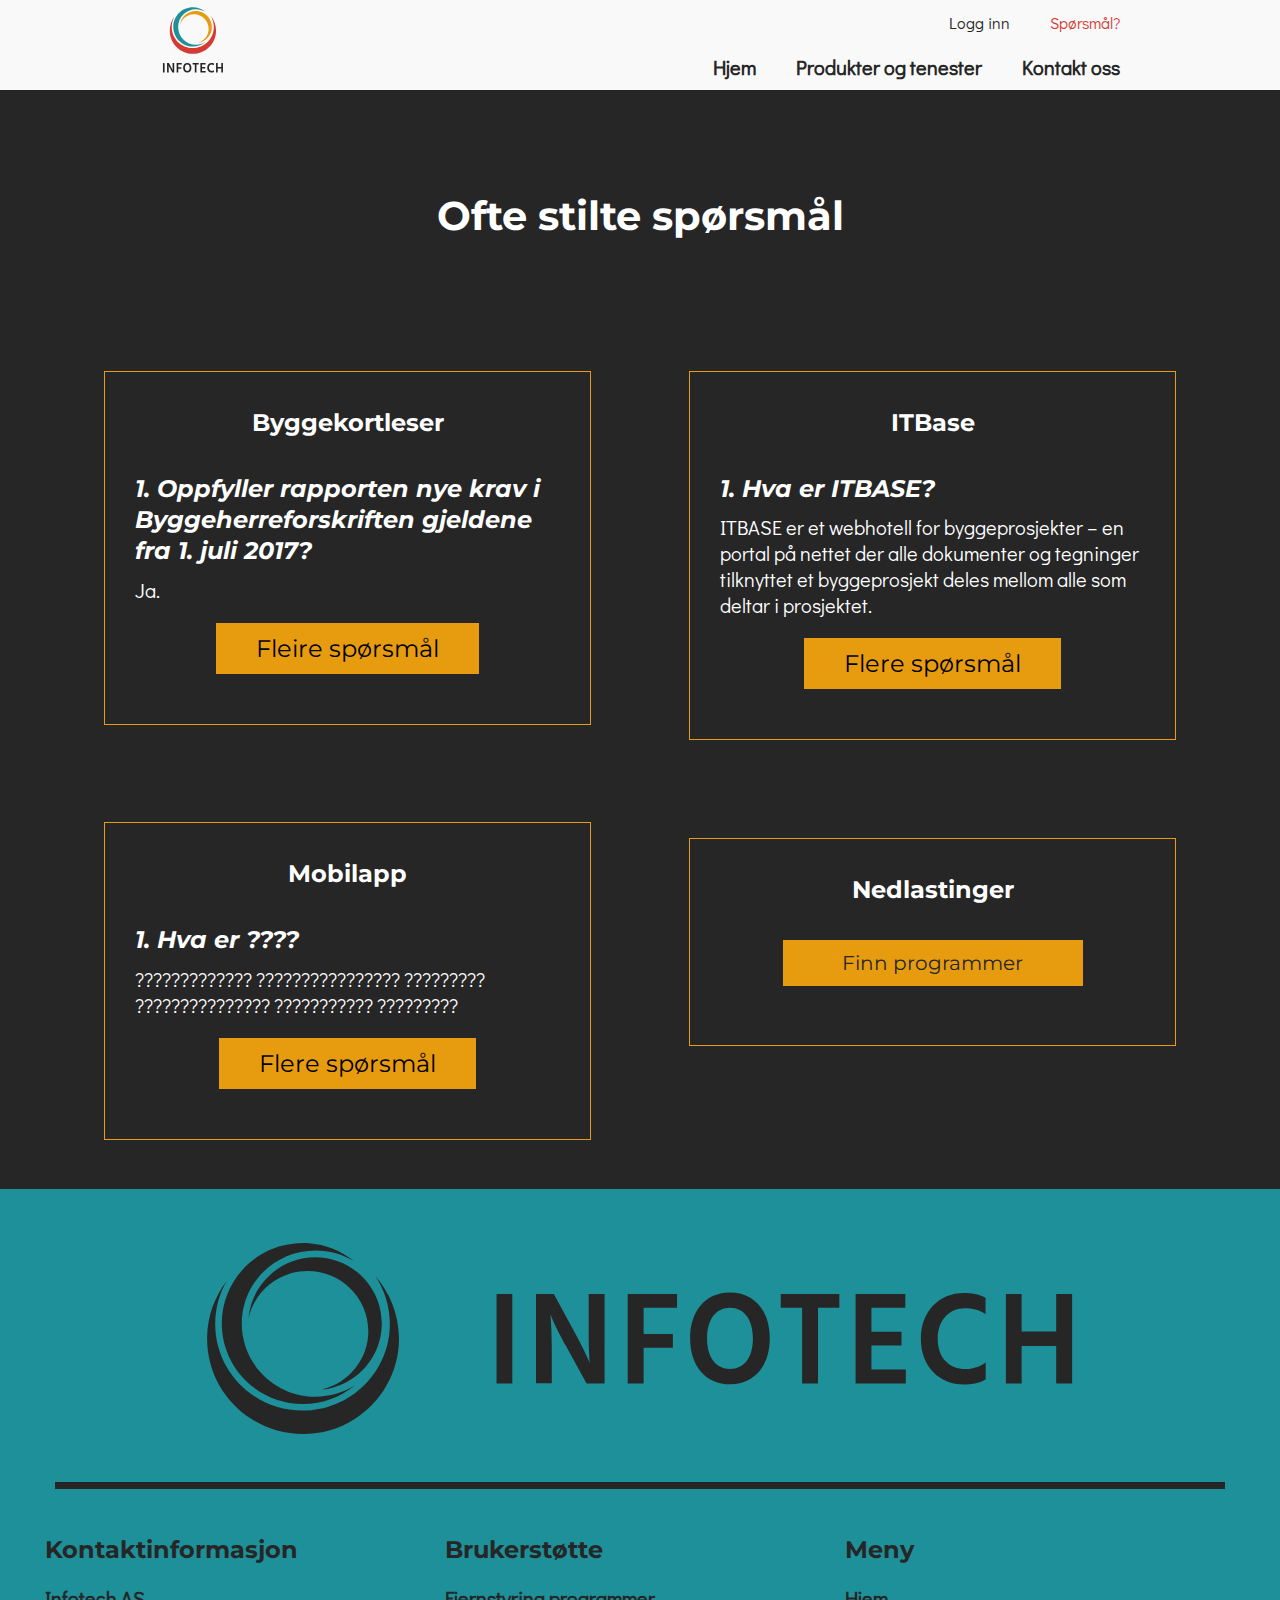
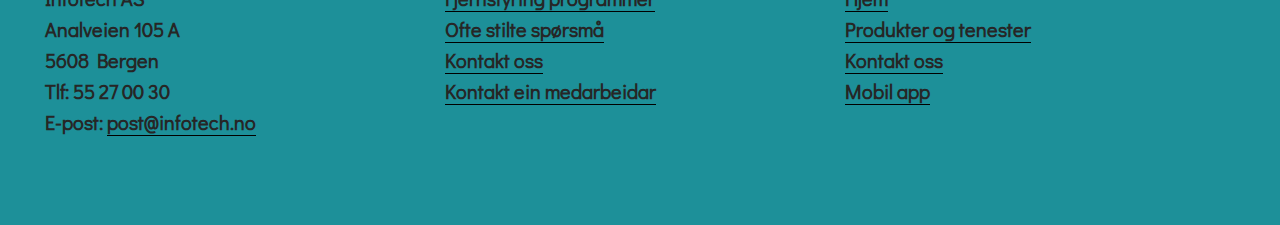
==== commit bbfbcf97: "Page finalized. Margins fixed, meny fixed, login-page added, spacing under menu corrected, some pict" ====
--- a/FAQ/index.html
+++ b/FAQ/index.html
@@ -47,54 +47,13 @@
                                 <a class="avtiveMenu" href="../FAQ/index.html">Spørsmål?</a>
                             </li>
                             <li class="liIconTop">
-                                <a href="#.html">Logg inn</a>
+                                <a href="../login/index.html">Logg inn</a>
                             </li>
                         </ul>
                     </nav>
                 </div>
             </section>
             <div class="whiteSpace"></div>
-            <!-- SLIDESHOW STARTS HERE!! -->
-            <div id="slides" class="carousel slide" data-ride="carousel">
-            <!-- Indicators -->
-                <ul class="carousel-indicators">
-                    <li data-target="#slides" data-slide-to="0" class="active"></li>
-                    <li data-target="#slides" data-slide-to="1"></li>
-                    <li data-target="#slides" data-slide-to="2"></li>
-                </ul>
-            <!-- The slideshow -->
-                <div class="carousel-inner">
-                    <div class="carousel-item active">
-                        <img src="../image/picture/bannerPictureOne16to4_Black25%25.jpg" alt="Los Angeles">
-                        <div class="carousel-caption">
-                            <h1>Los Angeles</h1>
-                            <p>We had such a great time in LA!</p>
-                        </div>
-                    </div>
-                    <div class="carousel-item">
-                        <img src="../image/picture/bannerPictureOne16to4_Black50%25.jpg" alt="Chicago">
-                        <div class="carousel-caption">
-                            <h1>Los Angeles</h1>
-                            <p>We had such a great time in LA!</p>
-                        </div>
-                    </div>
-                    <div class="carousel-item">
-                        <img src="../image/picture/bannerPictureOne16to4_Blue50%25.jpg" alt="New York">
-                        <div class="carousel-caption">
-                            <h1>Los Angeles</h1>
-                            <p>We had such a great time in LA!</p>
-                        </div>
-                    </div>
-                </div>
-                <!-- Left and right controls -->
-                <a class="carousel-control-prev" href="#slides" data-slide="prev">
-                    <span class="carousel-control-prev-icon"></span>
-                </a>
-                <a class="carousel-control-next" href="#slides" data-slide="next">
-                    <span class="carousel-control-next-icon"></span>
-                </a>
-            </div>   
-            <!-- SLIDESHOW STOPS HERE!!! --> 
             <div class="container FAQContainer">
                 <h2>Ofte stilte spørsmål</h2>
                    
--- a/style/stylesheet.css
+++ b/style/stylesheet.css
@@ -125,7 +125,7 @@
     border: 0;
     font-size: 20px;
     padding: 10px 40px;
-    margin: 0 auto;
+    margin: 29px auto;
     display: block;
     width: 300px;
     text-align: center;
@@ -190,7 +190,7 @@
 
 .width800{
     width: 50%;
-    padding: 10px auto 100px auto;
+    padding: 10px 0 100px 0;
 }
 .productPageUndertitle{
     color:#FFFFFF;
@@ -317,6 +317,21 @@
     font-size: 20px;
 }
 
+.form-control{
+    background-color: #e1e1e1;
+    transition: 0.2s;
+}
+
+.form-control:focus{
+    background-color: #ffffff;
+    transition: 0.2s;
+}
+
+
+/* cards */
+.card-deck{
+    margin-top: 25px;
+}
 
 h1{
     font-family: 'Montserrat', sans-serif;
@@ -330,7 +345,7 @@
     font-weight: bold;
     color: #FFFFFF;
     text-align: center;
-    margin-top: 200px;
+    margin-top: 100px;
     margin-bottom: 80px;
     max-width: 100%;
     
@@ -378,6 +393,7 @@
     float:right;
     position: relative;
     top: -45px;
+    
 }
 .liIconBottom{
     position: relative;
@@ -395,6 +411,21 @@
     .carousel-indicators {
         z-index: 1;
   }
+
+.carousel-caption{
+        color:#f9f9f9;
+}
+
+.carousel-indicators li{
+    height: 20px;
+    width: 20px;
+    margin: 0 5px 5px 5px;
+    border-radius: 100%;
+}
+
+.carouselP{
+    font-size: 24px;
+}
 body{
     color: #262626;
 }
@@ -431,7 +462,7 @@
 }
 
 .container{
-    width: 100%;
+    max-width: 1200px;
 }
 
 .FAQMainPage{
@@ -478,10 +509,51 @@
     text-align: right;
 }
 
+/* login */
+
+.loginPageTable{
+    width: 90%;
+    margin: 0 auto;
+}
+
+
+.loginPageTable tr td{
+    font-size: 20px;
+    padding: 10px 0;
+    border-bottom: 1px solid #a1a1a1;
+    text-align: center;
+}
+
+
+
+.loginPageTable tr td.loginPageTdLeft{
+    text-align: left;
+    padding-left: 30px;
+    width: 60%;
+    color:#FFFFFF;
+}
+
+.loginPageTable tr td.loginPageTdRight{
+    text-align: center;
+    max-width: 40%;
+    color:#FFFFFF;
+}
+
+.FAQProductPage ul li a,
+.FAQProductPage ul li a:hover,
+.FAQProductPage ul li a:hover,
+.FAQProductPage ul li a:active,
+.FAQProductPageul li a:link{
+    color: #FFFFFF;
+    text-decoration: underline;
+}
+
+/* portrait */
+
 p.pPortrait{
     font-size: 20px;
     color: #FFFFFF;
-    margin: 0 20px;
+    margin: 5px 20px;
 }
 
 .portraitText{
@@ -526,7 +598,7 @@
 }
 
 .productPageTable{
-    max-width: 800px;
+    width: 66%;
     margin: 0 auto;
 }
 
@@ -702,7 +774,7 @@
   position: absolute;
   top: 0;
   right: 0;
-  background: transparent: ;
+  background: transparent;
   height: 71px;
   width: 71px;
 }
@@ -779,6 +851,10 @@
 .whiteSpace{ 
     height: 90px;
 }
+
+.submenuSpace{
+     height: 25px;
+}    
 
 
 .prodMainPage{
@@ -1042,7 +1118,6 @@
 .div-img-grid-referansar{
     width: 100%; 
     height: 200px;
-    padding: auto 0;
 }
 
 .img-grid-referansar{
@@ -1241,6 +1316,21 @@
 }
 
 
+
+@media only screen and (min-width: 770px) and (max-width: 1050px) {
+    
+
+    .sub-menu ul li a,
+    .sub-menu ul li a:hover{
+        margin: 0;
+        color: #f1f1f1;
+        font-size:24px;
+        font-family: 'Montserrat', sans-serif;
+    }
+        .FAQContent{
+        margin: 20px auto;
+    }
+}
 
 
 @media only screen and (max-width: 769px) {
@@ -1320,10 +1410,18 @@
     float:none;
     position: relative;
     top:0;
+    font-weight: bold;
+    font-size: 80px;
+    text-align: center;
+    background-color: #F9F9F9;
+    padding: 20px;
+    margin: 0;
 }
 .liIconBottom{
     position: relative;
     top: 0;
+    font-size: 40px;
+    padding: 20px;
 }
     
     .footerUl{
@@ -1413,7 +1511,7 @@
 .sub-menu ul li a:hover{
     margin: 0;
     color: #f1f1f1;
-    font-size:14px;
+    font-size:18px;
     font-family: 'Montserrat', sans-serif;
 }
 
@@ -1429,6 +1527,13 @@
     footer div.container div.row{
         padding-left: 20px;
     }
+    
+    .whiteSpace{ 
+    height: 70px;
+    }
+    .submenuSpace{
+     height: 100px;
+}    
 }
 
 @media screen and (min-width: 769px) {
@@ -1436,6 +1541,8 @@
     display: block !important;
   }
 }
+
+
  
 
 #nav-toggle {
